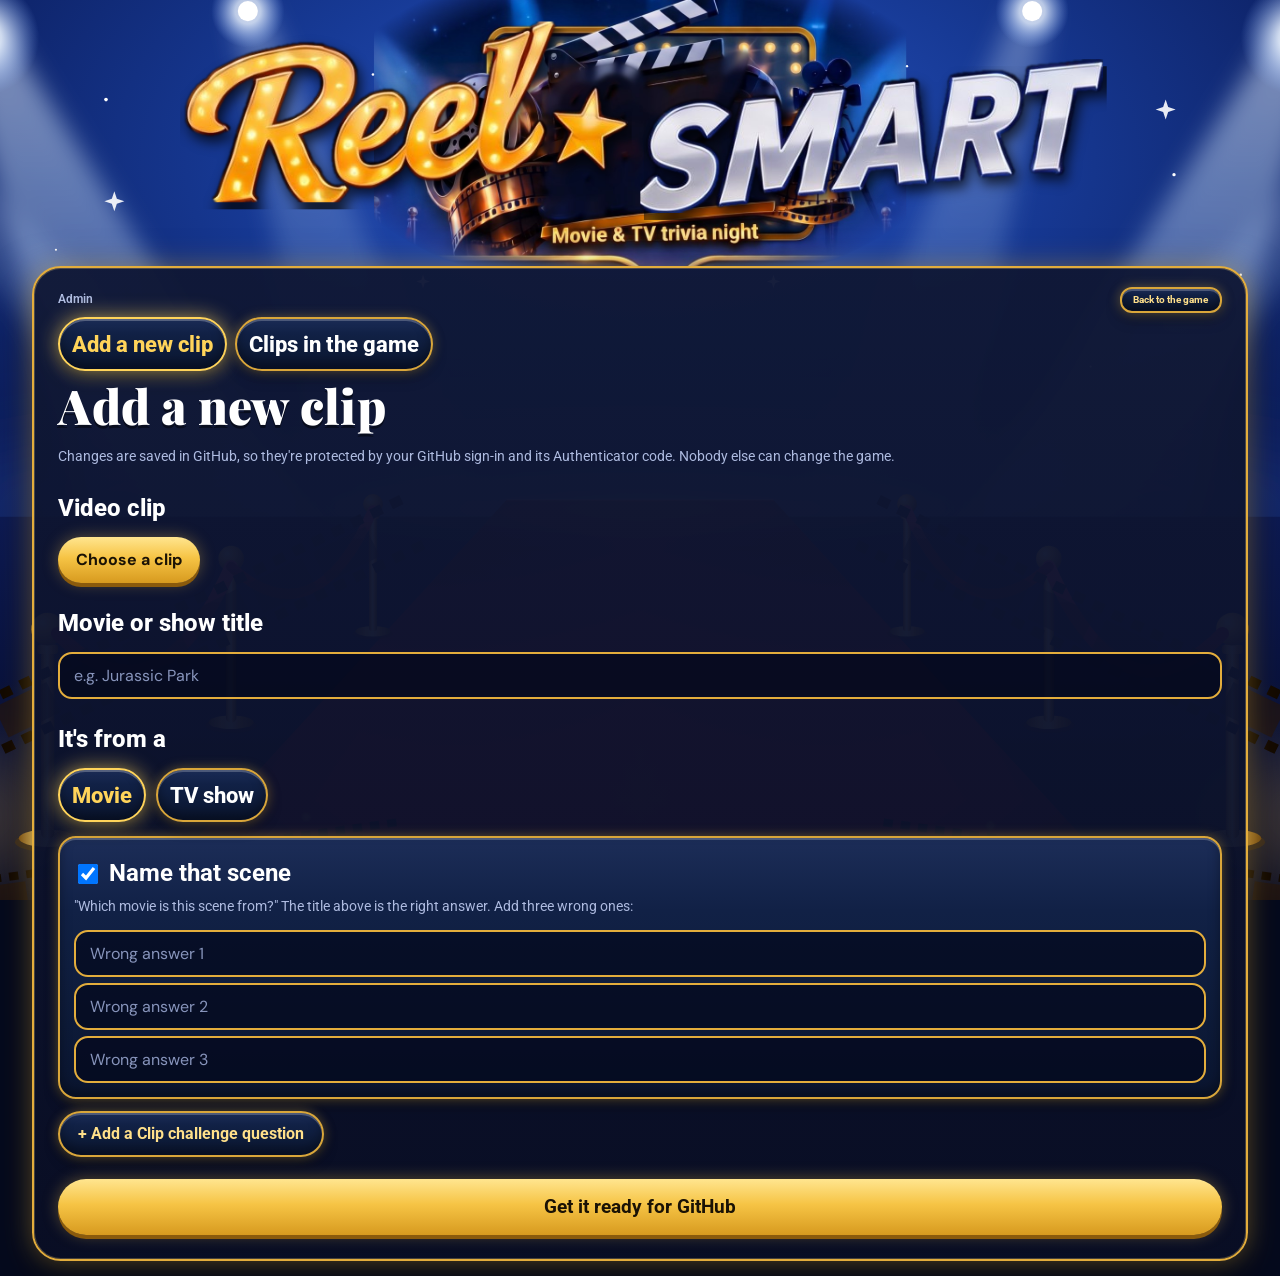
==== admin.html @ 8b60fb01 "Cache-bust CSS/JS so browsers load the latest styles Co-Authored-By: Claude Opus 5.5 <noreply@anthro" ====
<!DOCTYPE html>
<html lang="en">
<head>
<meta charset="utf-8">
<meta name="viewport" content="width=device-width, initial-scale=1">
<meta name="robots" content="noindex">
<title>Reel Smart · Admin</title>
<link rel="preconnect" href="https://fonts.googleapis.com">
<link href="https://fonts.googleapis.com/css2?family=Lobster&family=Russo+One&family=Playfair+Display:wght@800;900&family=DM+Sans:wght@400;600;800&family=Roboto:wght@400;500;700;900&display=swap" rel="stylesheet">
<style>.lg-words,.lg-art,.bg-wide{display:none}</style>
<link rel="stylesheet" href="css/style.css?v=1795416919">
</head>
<body>
<div class="bg photo" aria-hidden="true"><img class="bg-wide" src="img/background-wide.svg" alt=""><img class="bg-blur" src="img/background.jpg" alt=""><img class="bg-main" src="img/background.jpg" alt=""></div>
<div class="wrap">
 <header class="marquee"><div class="bulbs" id="bulbs"></div>
  <img class="lg-art" src="img/logo-tv.jpg?v=1795416919" alt="" aria-hidden="true"><img class="lg-words" src="img/logo-words.png?v=1795416919" alt="" aria-hidden="true">
  <h1 class="logo" aria-label="Reel Smart"><span class="lg-reel">Reel</span><span class="lg-star" aria-hidden="true">★</span><span class="lg-smart">SMART</span></h1>
  <p>Admin</p></header>
 <section class="stage">
  <div class="meta"><span>Admin</span><a class="ghost exit btnlink" href="./">Back to the game</a></div>
  <div class="tabs" id="tabPick">
   <button type="button" class="pill" data-v="add" aria-pressed="true">Add a new clip</button>
   <button type="button" class="pill" data-v="have" aria-pressed="false">Clips in the game</button>
  </div>

  <div id="tab-add">
   <h2>Add a new clip</h2>
   <p class="lockmsg">Changes are saved in GitHub, so they're protected by your GitHub sign-in and its Authenticator code. Nobody else can change the game.</p>
   <label>Video clip</label>
   <div class="row"><label class="up" style="margin:0">Choose a clip<input type="file" accept="video/*" id="aFile"></label><span id="aFileName" class="status" style="margin:0"></span></div>
   <video id="aPrev" controls playsinline class="hide" style="width:100%;max-height:260px;background:#000;border-radius:10px;margin-top:10px"></video>
   <label for="aTitle">Movie or show title</label>
   <input type="text" id="aTitle" maxlength="80" placeholder="e.g. Jurassic Park" style="width:100%">
   <label>It's from a</label>
   <div class="row" id="aKind"><button type="button" class="pill" data-v="movie" aria-pressed="true">Movie</button><button type="button" class="pill" data-v="tv" aria-pressed="false">TV show</button></div>
   <div class="rcard"><label class="check" style="margin:0"><input type="checkbox" id="aScene" checked><b>Name that scene</b></label>
    <div id="sceneFields"><div class="status" style="margin:0 0 6px">"Which movie is this scene from?" The title above is the right answer. Add three wrong ones:</div>
    <input type="text" id="dis0" maxlength="80" placeholder="Wrong answer 1"><input type="text" id="dis1" maxlength="80" placeholder="Wrong answer 2"><input type="text" id="dis2" maxlength="80" placeholder="Wrong answer 3"></div></div>
   <div id="hardCards"></div>
   <button class="ghost" id="addHard" style="margin-top:12px">+ Add a Clip challenge question</button>
   <button class="start" id="build">Get it ready for GitHub</button>
   <p class="status" id="aStatus" aria-live="polite"></p>

   <div id="steps" class="hide">
    <h3>Three steps to publish it</h3>
    <div class="rcard"><h4>1. Upload the clip</h4>
     <p style="margin:0 0 8px">Name the file <b class="secret" id="fname"></b> and drop it into the <b>clips</b> folder on GitHub.</p>
     <a class="btnlink up" id="upLink" target="_blank" rel="noopener">Open the clips upload page</a></div>
    <div class="rcard"><h4>2. Add the questions</h4>
     <p style="margin:0 0 8px">Copy this and open <b>data/custom.json</b>. If the file is just <code>[]</code>, put this between the brackets. Otherwise type a comma after the last <code>}</code> and paste this before the final <code>]</code>.</p>
     <pre class="secret" id="json" style="white-space:pre-wrap;max-height:260px;overflow:auto"></pre>
     <div class="row"><button id="copy">Copy</button><a class="btnlink up ghost" id="editLink" target="_blank" rel="noopener">Open custom.json to edit</a></div></div>
    <div class="rcard"><h4>3. Commit</h4><p style="margin:0">Click <b>Commit changes</b> on GitHub. The site updates in about a minute.</p></div>
   </div>
  </div>

  <div id="tab-have" class="hide">
   <h2>Clips in the game</h2>
   <p>Built-in questions with a clip attached, plus clips you've added. To attach a clip to another built-in question, upload it to <b>clips</b> and add a line to <b>data/clips.json</b> (or just send it to Claude).</p>
   <div id="haveList" class="alist"><p class="note">Loading…</p></div>
  </div>
 </section>
</div>
<script type="module" src="js/admin.js?v=1795416919"></script>
</body>
</html>
---- css/style.css ----
/* VOICE: party night at an old movie palace, loud but tidy
   IDEA: a cinema marquee + admission ticket; each question is a ticket stub
   PICTURE: lit marquee header, faint Hollywood-hills premiere night behind
   COLOUR and TYPE: navy, steel blue, marquee gold; Limelight + DM Sans
   LAYOUT: phone = one column; TV (16:9) = marquee strip, stage left, scoreboard right */
:root{color-scheme:light dark;
 --bg:light-dark(#22374f,#142233);--bg2:light-dark(#1b2d42,#0e1a28);
 --ink:#fff;--gold:#f2c14e;--gold2:#a8801f;--card:#a9bfd6;
 --cink:#0d1b2c;--muted:#263f5c;--line:#86a2bf;
 --ok:#2fbf71;--bad:#e5484d;
 --LA:#f2c14e;--LB:#5fa8e8;--LC:#ef7b6b;--LD:#5cc9a0}
:root[data-theme=light]{color-scheme:light}:root[data-theme=dark]{color-scheme:dark}
*{box-sizing:border-box;min-width:0}
body{margin:0;min-height:100vh;color:var(--ink);font:16px/1.55 "DM Sans",system-ui,sans-serif;overflow-x:clip;
 background:repeating-linear-gradient(90deg,var(--bg) 0 38px,var(--bg2) 38px 44px,var(--bg) 44px 82px)}
.bg{position:fixed;inset:0;z-index:0;pointer-events:none;opacity:.5}
.bg svg{width:100%;height:100%;display:block}
.beams polygon{transform-box:fill-box;transform-origin:50% 100%;animation:sweep 9s ease-in-out infinite alternate}
.beams .b2{animation-duration:11s;animation-direction:alternate-reverse}.beams .b3{animation-duration:13s}
@keyframes sweep{from{transform:rotate(-7deg)}to{transform:rotate(7deg)}}
.wrap{position:relative;z-index:1;max-width:900px;margin:0 auto;padding:clamp(16px,3vw,36px) max(4vw,14px) 48px}
.marquee{position:relative;background:linear-gradient(#1f3a5c,#0b1a2d);border:6px solid var(--gold2);border-radius:18px;
 padding:26px 20px 22px;text-align:center;box-shadow:0 14px 0 rgba(0,0,0,.25),inset 0 0 0 3px #000}
.bulbs{position:absolute;inset:6px;pointer-events:none}
.bulbs i{position:absolute;width:10px;height:10px;border-radius:50%;background:#ffe9a8;box-shadow:0 0 8px 2px #ffcf4a;opacity:.35;animation:chase 1.2s infinite}
@keyframes chase{0%,40%{opacity:1}60%,100%{opacity:.3}}
.marquee h1{font:400 clamp(36px,8vw,64px)/1.05 Limelight,serif;margin:0;color:var(--gold);text-shadow:0 0 18px rgba(245,197,66,.55),0 3px 0 #6a4a08;text-wrap:balance}
.marquee p{margin:6px 0 0;color:#cfe3f7;font-weight:600}
.stage{margin-top:22px;background:var(--card);color:var(--cink);border-radius:16px;padding:clamp(18px,3.5vw,34px);box-shadow:0 18px 40px rgba(0,0,0,.35);position:relative}
.stage::before,.stage::after{content:"";position:absolute;top:60px;width:26px;height:26px;border-radius:50%;background:var(--bg2)}
.stage::before{left:-13px}.stage::after{right:-13px}
h2{font:400 clamp(26px,4.5vw,36px)/1.1 Limelight,serif;margin:0 0 14px;text-wrap:balance}
h3{font-size:17px;margin:22px 0 4px}
label{font-weight:600;display:block;margin:14px 0 6px}
.row{display:flex;flex-wrap:wrap;gap:10px;align-items:center}
input[type=text],input[type=search]{font:16px "DM Sans",sans-serif;padding:11px 14px;border-radius:10px;border:2px solid var(--muted);background:rgba(255,255,255,.35);color:var(--cink);min-height:46px;flex:1 1 160px}
button,.up{font:700 16px "DM Sans",sans-serif;min-height:46px;padding:10px 18px;border-radius:12px;border:0;cursor:pointer;color:#142131;background:var(--gold);box-shadow:0 4px 0 var(--gold2);display:inline-flex;align-items:center;justify-content:center;gap:6px}
button:active{transform:translateY(2px);box-shadow:0 2px 0 var(--gold2)}
button:focus-visible,input:focus-visible,.up:focus-within{outline:3px solid #fff;outline-offset:2px}
button:disabled{opacity:.55;cursor:default}
.ghost{background:transparent;color:var(--cink);border:2px solid var(--muted);box-shadow:none}
.pill{background:transparent;color:var(--cink);border:2px solid var(--muted);box-shadow:none;padding:8px 14px}
.pill[aria-pressed=true]{background:#1f3a5f;color:#fff;border-color:#1f3a5f}
.modes{display:grid;grid-template-columns:repeat(2,minmax(0,1fr));gap:10px}
.mode{flex-direction:column;align-items:flex-start;text-align:left;gap:2px;background:transparent;color:var(--cink);border:2px solid var(--muted);box-shadow:none;padding:12px 16px}
.mode small{font-weight:600;font-size:13px;color:var(--muted)}
.mode[aria-pressed=true]{background:#1f3a5f;color:#fff;border-color:#1f3a5f}.mode[aria-pressed=true] small{color:#cfe3f7}
.joinbar{display:flex;flex-wrap:wrap;gap:10px;align-items:center;justify-content:space-between;background:#1f3a5f;color:#fff;border-radius:12px;padding:12px 16px;margin-bottom:18px}
.joinbar strong{font-size:17px}
.chips{display:flex;flex-wrap:wrap;gap:8px;margin-top:10px}
.chip{display:inline-flex;align-items:center;gap:8px;background:#1f3a5f;color:#fff;border-radius:999px;padding:6px 6px 6px 14px;font-weight:600}
.chip button{min-height:30px;width:30px;padding:0;border-radius:50%;background:rgba(255,255,255,.2);color:#fff;box-shadow:none}
.chip.off{opacity:.5}
.start{margin-top:22px;width:100%;font-size:19px;min-height:56px}
.note{color:var(--muted);font-size:14px;margin:14px 0 0}
.meta{display:flex;justify-content:space-between;gap:10px;flex-wrap:wrap;color:var(--muted);font-weight:600;font-size:14px;align-items:center}
.turn{font:400 22px Limelight,serif;color:#1f3a5f;margin:4px 0 2px}
.cat{display:inline-block;font-size:13px;font-weight:800;padding:3px 10px;border-radius:6px;background:var(--gold);color:#142131}
.q{font-size:clamp(20px,3.4vw,26px);font-weight:800;line-height:1.3;margin:12px 0 6px;text-wrap:balance}
.emoji{font-size:clamp(44px,10vw,72px);letter-spacing:.1em;text-align:center;margin:8px 0}
.screen{margin:12px 0;background:#000;border-radius:12px;overflow:hidden;border:4px solid #111}
.screen video{display:block;width:100%;max-height:60vh;background:#000}
.timer{height:10px;background:rgba(13,27,44,.2);border-radius:6px;overflow:hidden;margin:12px 0 16px}
.timer div{height:100%;background:var(--gold);width:100%;transition:width .1s linear}
.opts{display:grid;grid-template-columns:repeat(2,minmax(0,1fr));gap:10px}
@media(max-width:600px){.opts{grid-template-columns:minmax(0,1fr)}}
.opt{text-align:left;justify-content:flex-start;background:rgba(255,255,255,.25);color:var(--cink);border:2px solid var(--muted);box-shadow:none;gap:12px;min-height:58px}
.opt b{flex:none;width:28px;height:28px;border-radius:50%;display:grid;place-items:center;background:var(--cink);color:#fff;font-size:14px}
.opt.tile{cursor:default}.opt.tile:active{transform:none}
.opt.tile b{color:#142131}
.L0 b,.pb.L0{background:var(--LA)}.L1 b,.pb.L1{background:var(--LB)}.L2 b,.pb.L2{background:var(--LC)}.L3 b,.pb.L3{background:var(--LD)}
.opt.right{background:var(--ok);border-color:var(--ok);color:#fff}
.opt.wrong{background:var(--bad);border-color:var(--bad);color:#fff}
.opt.dim{opacity:.45}
.result{margin-top:16px;font-weight:700;min-height:1.5em}
.next{margin-top:12px}
.board{margin-top:18px;display:flex;flex-wrap:wrap;gap:8px}
.score{flex:1 1 120px;background:#7d99b7;color:#0d1b2c;border-radius:12px;padding:8px 12px;display:flex;justify-content:space-between;gap:8px;font-weight:700}
.score.on{background:var(--gold);color:#142131}
.score.off{opacity:.55}
.score .tick{font-weight:800}
.score .gain{color:#0b6b3a}
.score span:last-child{font-variant-numeric:tabular-nums;white-space:nowrap}
.podium{list-style:none;padding:0;margin:0 0 18px}
.podium li{display:flex;justify-content:space-between;gap:12px;padding:12px 0;border-bottom:1px dashed var(--muted);font-size:18px;font-weight:700}
.podium li:first-child{font-size:24px}
.podium .n{font-variant-numeric:tabular-nums;white-space:nowrap}
.clipbar{display:flex;flex-wrap:wrap;gap:10px;align-items:center;justify-content:space-between;margin-top:18px;padding-top:16px;border-top:1px dashed var(--muted)}
.status{font-size:14px;color:var(--muted);margin:6px 0 0}
.status.warn{color:#8a1c1f;font-weight:700}
.cl{display:grid;grid-template-columns:minmax(0,1fr) auto;gap:10px 14px;align-items:center;padding:12px 0;border-bottom:1px solid var(--line)}
.cl .t{font-weight:700;line-height:1.3}
.cl .s{font-size:13px;color:var(--muted)}
.cl .s.has{color:#0b6b3a;font-weight:700}
.cl .acts{display:flex;gap:8px;flex-wrap:wrap;justify-content:flex-end}
.cl .acts button,.cl .up{min-height:44px;padding:8px 14px;font-size:15px}
.up input{position:absolute;width:1px;height:1px;opacity:0;pointer-events:none}
.up{position:relative}
.cl video{grid-column:1/-1;width:100%;max-height:240px;background:#000;border-radius:10px}
@media(max-width:600px){.cl{grid-template-columns:minmax(0,1fr)}.cl .acts{justify-content:flex-start}.modes{grid-template-columns:minmax(0,1fr)}}
.exit{min-height:40px;padding:6px 14px;font-size:14px}
.codebox{text-align:center;margin:6px 0 18px}
.code{font:400 clamp(56px,10vw,120px)/1 Limelight,serif;letter-spacing:.14em;color:#1f3a5f}
.howto{font-size:clamp(16px,1.4vw,22px);font-weight:600;text-align:center;margin:6px 0 0}
.lobbylist{display:flex;flex-wrap:wrap;gap:10px;justify-content:center;min-height:52px;margin:8px 0 6px}
.lobbylist .chip{font-size:clamp(16px,1.3vw,22px);padding:8px 18px}
/* phone controller */
.me{display:flex;justify-content:space-between;gap:10px;font-weight:800;font-size:18px}
.pmsg{font-size:22px;font-weight:800;text-align:center;margin:26px 0;text-wrap:balance}
.pmsg small{display:block;font-size:15px;font-weight:600;color:var(--muted);margin-top:8px}
.pgrid2{display:grid;grid-template-columns:minmax(0,1fr);gap:12px;margin-top:14px}
.pb{min-height:76px;font-size:19px;justify-content:flex-start;text-align:left;gap:14px;color:#142131;box-shadow:0 4px 0 rgba(0,0,0,.25)}
.pb i{font-style:normal;font-family:Limelight,serif;font-size:30px;flex:none;width:34px}
.pb.pick{outline:4px solid #0d1b2c;outline-offset:2px}
.pb.faded{opacity:.35}
.big{font-size:40px;font-weight:800;text-align:center;margin:10px 0}
.check{display:inline-flex;align-items:center;gap:8px;font-weight:600;margin:0 14px 0 0;min-height:44px}
.check input{width:20px;height:20px}
textarea{font:16px "DM Sans",sans-serif;padding:11px 14px;border-radius:10px;border:2px solid var(--muted);background:rgba(255,255,255,.35);color:var(--cink);width:100%;resize:vertical}
.rcard{background:rgba(255,255,255,.3);border:2px solid var(--line);border-radius:12px;padding:14px;margin-top:14px}
.rcard h4{margin:0 0 8px;font-size:16px}
.rcard input[type=text]{width:100%;margin-top:6px}
.oprow{display:flex;gap:8px;align-items:center;margin-top:6px}.oprow input[type=radio]{width:22px;height:22px;flex:none}
.alist .cl{grid-template-columns:minmax(0,1fr) auto}
.lockmsg{font-size:14px;color:var(--muted);display:flex;gap:8px;align-items:center;margin:0 0 14px}
.btnlink{text-decoration:none;display:inline-flex;align-items:center;justify-content:center;border-radius:12px;font-weight:700}
.setupnote{background:#fff3cd;color:#3b2f00;border-radius:12px;padding:12px 16px;margin-bottom:16px;font-size:15px}
.setupnote code{background:rgba(0,0,0,.08);padding:1px 5px;border-radius:4px}
.progress{height:10px;background:rgba(13,27,44,.2);border-radius:6px;overflow:hidden;margin-top:10px}.progress div{height:100%;width:0;background:var(--gold)}
.qrbox{display:flex;flex-wrap:wrap;gap:18px;align-items:center;margin:12px 0}
.qrbox .qr{background:#fff;padding:10px;border-radius:12px;line-height:0}.qrbox .qr svg{width:180px;height:180px}
.secret{font-family:ui-monospace,Menlo,monospace;font-size:15px;word-break:break-all;background:rgba(255,255,255,.4);padding:8px 10px;border-radius:8px}
input[type=email],input[type=password]{font:16px "DM Sans",sans-serif;padding:11px 14px;border-radius:10px;border:2px solid var(--muted);background:rgba(255,255,255,.35);color:var(--cink);min-height:46px;width:100%}
.tabs{display:flex;flex-wrap:wrap;gap:8px;margin:4px 0 8px}
.hide{display:none!important}
/* TV: wide 16:9 screens */
@media (min-width:1200px) and (min-aspect-ratio:3/2){
 .wrap{max-width:min(96vw,1840px);display:grid;grid-template-columns:minmax(0,1fr) clamp(240px,17vw,340px);grid-template-areas:"mq mq" "st bd";column-gap:24px;align-items:start;padding-top:18px}
 .marquee{grid-area:mq}.stage{grid-area:st}.board{grid-area:bd;flex-direction:column;margin-top:22px}
 body.ingame .marquee{padding:24px 40px}body.ingame .marquee h1{font-size:clamp(30px,2.4vw,46px)}body.ingame .marquee p{display:none}
 .pgrid{display:grid;grid-template-columns:minmax(0,1.55fr) minmax(0,1fr);gap:clamp(20px,2vw,40px);align-items:start}
 .q{font-size:clamp(28px,2.2vw,46px)}.turn{font-size:clamp(24px,1.7vw,34px)}.cat{font-size:clamp(14px,.9vw,19px)}
 .meta{font-size:clamp(14px,.9vw,19px)}
 .opts{grid-template-columns:minmax(0,1fr)}
 .opt{font-size:clamp(18px,1.35vw,28px);min-height:clamp(58px,7vh,96px)}
 .opt b{width:clamp(28px,2.1vw,44px);height:clamp(28px,2.1vw,44px);font-size:clamp(14px,1vw,20px)}
 .screen{margin-top:0}.screen video{max-height:calc(100vh - 260px)}
 .emoji{font-size:clamp(72px,8vw,150px)}
 .result{font-size:clamp(18px,1.3vw,28px)}
 .score{flex:none;font-size:clamp(16px,1.15vw,24px);padding:10px 14px}
 .timer{height:14px}
}
@media(prefers-reduced-motion:reduce){.bulbs i{animation:none;opacity:.9}.timer div{transition:none}.beams polygon{animation:none}}

/* ================= THEME: Hollywood premiere (navy + gold) ================= */
:root{--bg:#060c26;--bg2:#050a1e;--card:rgba(8,16,48,.9);--cink:#fff;--muted:#aebbe0;--line:rgba(240,190,80,.28);
 --gold:#f6c445;--gold2:#a87411;--goldline:#e3ad3c;--ok:#22b365;--bad:#d9434b}
body{background:#050a1e;color:#fff}
.bg{opacity:1}
.beams polygon{animation-duration:12s}
/* logo */
.marquee{background:none;border:0;box-shadow:none;padding:6px 10px 4px;position:relative;overflow:visible}
.bulbs{display:none}
.logo{margin:0;display:inline-grid;grid-template-columns:auto auto;grid-template-areas:"reel star" "smart smart";justify-items:center;align-items:end;line-height:.9;position:relative;z-index:1;filter:drop-shadow(0 6px 14px rgba(0,0,0,.55))}
.lg-reel{grid-area:reel;font:400 clamp(60px,15vw,118px)/.95 Lobster,"Brush Script MT",cursive;background:linear-gradient(180deg,#fff6c7 0%,#ffd45a 38%,#e39a1e 62%,#ffcf4d 100%);-webkit-background-clip:text;background-clip:text;color:transparent;-webkit-text-stroke:2px #7a4708;padding:0 .08em;transform:rotate(-6deg)}
.lg-star{grid-area:star;font-size:clamp(28px,6vw,48px);color:#ffd45a;align-self:start;margin-left:-.35em;text-shadow:0 0 14px rgba(255,212,90,.9)}
.lg-smart{grid-area:smart;font:400 clamp(52px,13vw,104px)/.9 "Russo One","Arial Black",sans-serif;letter-spacing:.02em;font-style:italic;transform:skewX(-8deg);margin-top:-.08em;background:linear-gradient(180deg,#ffffff 0%,#e9edf6 40%,#9aa6bd 55%,#f4f6fb 75%,#b9c2d4 100%);-webkit-background-clip:text;background-clip:text;color:transparent;-webkit-text-stroke:2px #14214d;padding:0 .1em .06em;border-bottom:6px solid transparent;border-image:linear-gradient(90deg,transparent,#f6c445 12%,#ffe08a 50%,#f6c445 88%,transparent) 1}
.marquee p{margin:8px 0 0;color:#dfe7ff;font-weight:600;letter-spacing:.02em;position:relative;z-index:1}
.lg-reelart{position:absolute;left:max(0px,calc(50% - 320px));top:20px;width:clamp(70px,16vw,130px);opacity:.95;filter:drop-shadow(0 6px 12px rgba(0,0,0,.6))}
.lg-clap{position:absolute;left:50%;top:-6px;width:clamp(90px,20vw,150px);transform:translateX(-62%);opacity:.9;filter:drop-shadow(0 6px 12px rgba(0,0,0,.6))}
@media(max-width:520px){.lg-reelart{left:-6px;top:30px}}
body.ingame .lg-reelart,body.ingame .lg-clap,body.ingame .marquee p{display:none}
body.ingame .lg-reel{font-size:clamp(40px,8vw,64px)}body.ingame .lg-smart{font-size:clamp(34px,7vw,56px)}body.ingame .lg-star{font-size:28px}
/* panels */
.stage{background:linear-gradient(180deg,rgba(12,24,66,.94),rgba(5,11,34,.94));border:2.5px solid var(--goldline);border-radius:28px;color:#fff;
 box-shadow:0 0 0 1px rgba(255,220,130,.25) inset,0 0 26px rgba(246,196,69,.35),0 22px 50px rgba(0,0,0,.55)}
.stage::before,.stage::after{display:none}
h2{color:#fff}h3{color:#ffe08a}
label{color:#e8eeff}
.note,.status,.meta{color:var(--muted)}
.status.warn{color:#ff9a9a}
/* question number pill */
#qnum{display:inline-block;color:#ffd45a;font-weight:800;font-size:clamp(15px,1.3vw,24px);padding:6px 18px;border:2px solid var(--goldline);border-radius:999px;background:linear-gradient(180deg,#121f4d,#070d2a);box-shadow:0 0 14px rgba(246,196,69,.35)}
.turn{color:#ffd45a;font-family:Lobster,cursive}
.cat{background:linear-gradient(180deg,#ffe08a,#e6a52a);color:#1a1205}
.q{color:#fff;text-shadow:0 2px 0 rgba(0,0,0,.35)}
/* buttons */
button,.up{color:#1a1205;background:linear-gradient(180deg,#ffe58f 0%,#f6c445 45%,#d79a1f 100%);box-shadow:0 4px 0 #8a5a0c,0 0 16px rgba(246,196,69,.35);border-radius:999px}
button:active{box-shadow:0 2px 0 #8a5a0c}
.ghost,.pill,.mode{background:rgba(6,12,38,.6);color:#ffe08a;border:2px solid var(--goldline);box-shadow:none}
.pill[aria-pressed=true],.mode[aria-pressed=true]{background:linear-gradient(180deg,#ffe58f,#e6a52a);color:#1a1205;border-color:#ffd45a}
.mode{border-radius:18px}.mode small{color:var(--muted)}.mode[aria-pressed=true] small{color:#4a3209}
button:focus-visible,input:focus-visible,.up:focus-within,a:focus-visible{outline:3px solid #9fd0ff;outline-offset:3px}
a{color:#ffd45a}
input[type=text],input[type=search],input[type=email],input[type=password],textarea{background:rgba(3,8,28,.7);color:#fff;border:2px solid var(--goldline);border-radius:14px}
input::placeholder,textarea::placeholder{color:#8794bb}
.joinbar{background:linear-gradient(180deg,rgba(28,48,120,.6),rgba(10,20,60,.6));border:2px solid var(--goldline);border-radius:20px;color:#fff}
.chip{background:rgba(6,12,38,.85);border:2px solid var(--goldline);color:#fff}
.chip button{background:rgba(255,255,255,.15);color:#fff;box-shadow:none}
/* answers (TV + one screen) */
.opt{background:linear-gradient(180deg,#132563 0%,#0a1440 55%,#070e30 100%);color:#fff;border:2.5px solid var(--goldline);border-radius:999px;box-shadow:0 0 12px rgba(246,196,69,.25),inset 0 1px 0 rgba(255,255,255,.15);font-weight:800;padding-left:10px}
.opt b,.opt.tile b{background:radial-gradient(circle at 50% 35%,#1a2a66,#060c2a);color:#ffd45a;border:2.5px solid #ffd45a;box-shadow:0 0 10px rgba(255,212,90,.5);font-size:1.05em}
.opt span{flex:1;text-align:left}
.opt:hover:not(:disabled):not(.tile){border-color:#ffe08a;box-shadow:0 0 20px rgba(246,196,69,.55)}
.opt.right{background:linear-gradient(180deg,#2bd27a,#13894a);border-color:#9dffc8;color:#fff}
.opt.wrong{background:linear-gradient(180deg,#ec5a62,#a3232b);border-color:#ffb3b7;color:#fff}
.opt.right b,.opt.wrong b{background:rgba(0,0,0,.25);color:#fff;border-color:#fff}
.timer{background:rgba(255,255,255,.12);border:1px solid rgba(246,196,69,.35)}
.timer div{background:linear-gradient(90deg,#ffe58f,#f6c445,#d79a1f)}
.result{color:#fff}
.screen{border:3px solid var(--goldline);border-radius:18px;box-shadow:0 0 22px rgba(246,196,69,.35)}
/* scoreboard */
.score{background:linear-gradient(180deg,rgba(18,34,90,.92),rgba(6,12,38,.92));color:#fff;border:2px solid var(--goldline);border-radius:999px;padding:8px 16px}
.score.on{background:linear-gradient(180deg,#ffe58f,#e6a52a);color:#1a1205}
.score .gain{color:#5ff0a4}
/* lobby + end */
.code{color:#ffd45a;text-shadow:0 0 22px rgba(255,212,90,.55);font-family:"Russo One",sans-serif;letter-spacing:.18em}
.howto{color:#e8eeff}
.podium li{border-bottom-color:rgba(246,196,69,.35);color:#fff}
.podium li:first-child{color:#ffd45a}
#winner{font-family:Lobster,cursive;color:#ffd45a;font-size:clamp(36px,5vw,64px)}
/* phone controller */
.pb,.pb.L0,.pb.L1,.pb.L2,.pb.L3{background:linear-gradient(180deg,#132563 0%,#0a1440 55%,#070e30 100%);color:#fff;border:2.5px solid var(--goldline);border-radius:999px;box-shadow:0 0 14px rgba(246,196,69,.3);min-height:78px;font-weight:800}
.pb i{width:46px;height:46px;flex:none;border-radius:50%;display:grid;place-items:center;font:400 26px "Russo One",sans-serif;color:#ffd45a;border:2.5px solid #ffd45a;background:radial-gradient(circle at 50% 35%,#1a2a66,#060c2a);box-shadow:0 0 10px rgba(255,212,90,.5)}
.pb.pick{outline:none;border-color:#fff;box-shadow:0 0 0 3px #ffd45a,0 0 24px rgba(255,212,90,.8)}
.me{color:#fff}.pmsg{color:#fff}.big{color:#ffd45a;font-family:Lobster,cursive;font-size:48px}
/* admin bits */
.rcard{background:rgba(255,255,255,.05);border:2px solid var(--line);border-radius:18px}
.secret{background:rgba(255,255,255,.08);color:#fff}
.cl{border-bottom-color:var(--line)}.cl .s.has{color:#5ff0a4}
.lockmsg{color:var(--muted)}
/* TV sizing for the new look */
@media (min-width:1200px) and (min-aspect-ratio:3/2){
 .marquee{padding:0}
 body.ingame .lg-reel{font-size:clamp(44px,3.4vw,72px)}body.ingame .lg-smart{font-size:clamp(38px,2.9vw,62px)}
 .opt{min-height:clamp(64px,8vh,104px)}
 .score{border-radius:18px}
}
.marquee h1.logo{text-shadow:none;color:inherit;font:inherit}
.logo span{text-shadow:none}
.lg-star{text-shadow:0 0 14px rgba(255,212,90,.9)}
.lg-smart{-webkit-text-stroke:2.5px #0d1a45;filter:drop-shadow(0 3px 0 #0b1236)}
.lg-reel{filter:drop-shadow(0 3px 0 #5a3205)}
.lg-clap{top:-30px;transform:translateX(-70%) rotate(-6deg);z-index:0}
@media(max-width:700px){.lg-clap{display:none}}
h2{font:400 clamp(24px,4vw,34px)/1.15 "Russo One","Arial Black",sans-serif;letter-spacing:.01em}
@media (min-width:1200px) and (min-aspect-ratio:3/2){
 #setup,#lobby,#join,#phone{grid-column:1/-1;width:100%;max-width:1280px;justify-self:center}
}

/* ===== Exact background artwork (img/background.jpg) ===== */
.bg.photo{position:fixed;inset:0;z-index:0;background:#060b25;overflow:hidden;opacity:1}
.bg.photo img{position:absolute;inset:0;width:100%;height:100%;display:block}
.bg-main{object-fit:cover;object-position:50% 0}
.bg-blur{display:none}
/* The logo is part of the artwork: keep the text for screen readers, leave room for the art. */
.marquee{height:max(55.3vw,31.1vh);padding:0;margin:0}
.marquee .logo,.marquee p{position:absolute;width:1px;height:1px;overflow:hidden;clip:rect(0 0 0 0);white-space:nowrap}
.wrap{padding-top:0}
.stage{margin-top:0}
/* Landscape screens (laptops, TVs): whole artwork centred, the same image blurred behind to fill the sides. */
@media (min-aspect-ratio:941/1672){
 .bg-main{object-fit:contain;object-position:50% 0}
 .bg-blur{display:block;object-fit:cover;filter:blur(30px) brightness(.65) saturate(1.2);transform:scale(1.12)}
 .marquee{height:31.1vh}
}
@media (min-width:1200px) and (min-aspect-ratio:3/2){
 .wrap{grid-template-areas:"mq mq" "st bd";padding-top:0}
 .screen video{max-height:calc(69vh - 170px)}
 .opt{min-height:clamp(56px,6.4vh,92px)}
 .board{margin-top:0}
}
@media (min-aspect-ratio:941/1672){
 .bg-main{-webkit-mask-image:linear-gradient(90deg,transparent 0,#000 14%,#000 86%,transparent 100%);mask-image:linear-gradient(90deg,transparent 0,#000 14%,#000 86%,transparent 100%)}
 .bg-blur{filter:blur(34px) brightness(.5) saturate(1.15)}
}
@media (min-width:1200px) and (min-aspect-ratio:3/2){.screen video{max-height:calc(69vh - 200px)}}
@media (min-aspect-ratio:941/1672){
 .bg.photo .bg-main{left:50%;width:calc(100vh * 941 / 1672);transform:translateX(-50%);object-fit:cover;object-position:50% 0;
  -webkit-mask-image:linear-gradient(90deg,transparent 0,#000 18%,#000 82%,transparent 100%);mask-image:linear-gradient(90deg,transparent 0,#000 18%,#000 82%,transparent 100%)}
}

/* ===== Style pass: glossy navy + gold (home mockup) ===== */
.marquee{height:max(59.4vw,33.4vh)}
@media (min-aspect-ratio:941/1672){.marquee{height:33.4vh}}
.stage{border-radius:34px;border-width:3px;padding:clamp(18px,4vw,36px);background:linear-gradient(180deg,rgba(13,25,70,.95),rgba(6,12,38,.96))}
/* glossy surface shared by cards, pills and answers */
.joinbar,.mode,.pill,.ghost,.opt,.pb,.score,.chip,.rcard{background:linear-gradient(180deg,#1d3584 0%,#10215d 38%,#0a1544 62%,#070f33 100%);border:2.5px solid #d9a63a;
 box-shadow:inset 0 2px 0 rgba(255,255,255,.22),inset 0 -6px 12px rgba(0,0,0,.35),0 0 12px rgba(246,196,69,.35),0 6px 14px rgba(0,0,0,.35)}
/* join card: centred like the mockup */
.joinbar{flex-direction:column;align-items:center;text-align:center;gap:14px;padding:clamp(18px,4vw,26px);border-radius:28px;margin-bottom:22px}
.joinbar strong{font-size:clamp(22px,5.4vw,30px);font-weight:800;color:#fff}
.joinbar button{min-width:min(100%,280px);min-height:58px;font-size:clamp(20px,4.8vw,26px);font-weight:800}
.jsub{font-size:14px;color:#dbe3ff}
/* serif headline */
h2,#setup h2{font:900 clamp(32px,7.6vw,48px)/1.1 "Playfair Display",Georgia,serif;color:#fff;text-shadow:0 3px 0 rgba(0,0,0,.45);letter-spacing:.005em}
/* mode cards */
.modes{grid-template-columns:minmax(0,1fr);gap:16px}
.mode{border-radius:30px;padding:16px 26px;gap:4px;color:#fff;min-height:auto}
.mode,.mode[aria-pressed=true]{background:linear-gradient(180deg,#1d3584 0%,#10215d 38%,#0a1544 62%,#070f33 100%)}
.mode{font-size:clamp(22px,5.2vw,30px);font-weight:800}
.mode small{font-size:clamp(15px,3.8vw,19px);font-weight:500;color:#e6ecff}
.mode[aria-pressed=true]{color:#ffd45a;border-color:#ffd45a;box-shadow:inset 0 2px 0 rgba(255,255,255,.25),inset 0 -6px 12px rgba(0,0,0,.35),0 0 22px rgba(255,212,90,.65),0 6px 14px rgba(0,0,0,.35)}
.mode[aria-pressed=true] small{color:#ffe7a6}
/* pills: category grid + question count */
label{font-size:clamp(18px,4.4vw,24px);font-weight:800;color:#fff;margin:22px 0 10px}
#catPick{display:grid;grid-template-columns:repeat(2,minmax(0,1fr));gap:12px}
.pill{color:#fff;border-radius:999px;min-height:54px;font-size:clamp(16px,4.2vw,22px);font-weight:800;justify-content:center;text-align:center;padding:8px 12px}
.pill[aria-pressed=true]{background:linear-gradient(180deg,#1d3584 0%,#10215d 38%,#0a1544 62%,#070f33 100%);color:#ffd45a;border-color:#ffd45a;
 box-shadow:inset 0 2px 0 rgba(255,255,255,.25),inset 0 -6px 12px rgba(0,0,0,.35),0 0 20px rgba(255,212,90,.65),0 6px 14px rgba(0,0,0,.35)}
#lenPick{display:grid;grid-template-columns:repeat(3,minmax(0,1fr));gap:12px}
.ghost{color:#ffe08a}
.exit{min-height:40px;font-size:15px}
/* answers keep their glossy look; letters stay gold-ringed */
.opt{background:linear-gradient(180deg,#1d3584 0%,#10215d 38%,#0a1544 62%,#070f33 100%)}
.opt.right{background:linear-gradient(180deg,#36de88,#13894a)}.opt.wrong{background:linear-gradient(180deg,#f0656c,#a3232b)}
.score.on{background:linear-gradient(180deg,#ffe58f,#e6a52a);color:#1a1205}
@media (min-width:900px){#catPick{grid-template-columns:repeat(3,minmax(0,1fr))}.modes{grid-template-columns:repeat(2,minmax(0,1fr))}}

/* ===== Match the home mockup exactly ===== */
body,button,input,textarea{font-family:Roboto,"DM Sans",system-ui,sans-serif}
.wrap{padding-left:max(5.5vw,16px);padding-right:max(5.5vw,16px)}
#setup.stage{padding:clamp(20px,6vw,40px) clamp(18px,6.5vw,42px) clamp(22px,6vw,40px);border-radius:clamp(28px,8vw,48px);border:3px solid #e2ad42;
 background:linear-gradient(180deg,rgba(10,20,58,.97) 0%,rgba(7,14,44,.97) 100%);box-shadow:0 0 0 1px rgba(255,226,150,.3) inset,0 0 30px rgba(246,196,69,.55),0 24px 50px rgba(0,0,0,.6)}
/* join card */
#setup .joinbar{border-radius:clamp(24px,7vw,40px);padding:clamp(18px,5vw,30px) 16px clamp(14px,4vw,22px);gap:clamp(12px,3.4vw,18px);margin-bottom:clamp(14px,4vw,24px)}
#setup .joinbar strong{font:700 clamp(22px,6vw,34px)/1.15 Roboto,sans-serif}
#setup .joinbar button{min-width:0;width:min(62%,340px);min-height:clamp(54px,14vw,72px);font:700 clamp(21px,5.8vw,32px)/1 Roboto,sans-serif;border-radius:22px;
 background:linear-gradient(180deg,#fff0a8 0%,#ffd45a 30%,#f3b632 62%,#e9a628 100%);box-shadow:inset 0 2px 0 rgba(255,255,255,.7),0 5px 0 #a8700f,0 0 22px rgba(255,200,70,.65)}
.jsub{font:400 clamp(12px,3.3vw,16px)/1.35 Roboto,sans-serif;color:#eef2ff}
/* heading */
#setup h2{font:900 clamp(34px,9.4vw,58px)/1.05 "Playfair Display",Georgia,serif;margin:0 0 clamp(12px,3.4vw,20px);text-shadow:0 3px 0 rgba(0,0,0,.5)}
/* mode cards: white titles like the mockup; the chosen one glows brighter */
#setup .modes{gap:clamp(14px,4vw,22px)}
#setup .mode{border-radius:clamp(26px,8vw,46px);padding:clamp(14px,3.6vw,22px) clamp(20px,5.8vw,36px);color:#fff;font:700 clamp(24px,6.6vw,38px)/1.15 Roboto,sans-serif}
#setup .mode small{font:400 clamp(16px,4.6vw,24px)/1.25 Roboto,sans-serif;color:#fff;margin-top:4px}
#setup .mode[aria-pressed=true]{color:#fff;border-color:#ffd45a;box-shadow:inset 0 2px 0 rgba(255,255,255,.25),inset 0 -6px 12px rgba(0,0,0,.35),0 0 26px rgba(255,212,90,.8),0 6px 14px rgba(0,0,0,.35)}
#setup .mode[aria-pressed=true] small{color:#fff}
/* labels + pills */
#setup label{font:700 clamp(20px,5.6vw,30px)/1.2 Roboto,sans-serif;margin:clamp(16px,4.6vw,26px) 0 clamp(10px,3vw,14px)}
#setup #catPick,#setup #lenPick{gap:clamp(10px,3vw,16px) clamp(12px,3.4vw,18px)}
#setup .pill{min-height:clamp(50px,13.5vw,70px);font:700 clamp(17px,4.9vw,27px)/1.1 Roboto,sans-serif;letter-spacing:-.01em;border-radius:999px;color:#fff}
#setup .pill[aria-pressed=true]{color:#ffd45a}
#setup #catPick .pill[data-v=hard]{font-size:clamp(14px,3.9vw,22px)}
#setup .start{border-radius:22px;font:700 clamp(20px,5.4vw,28px)/1 Roboto,sans-serif;min-height:clamp(56px,14vw,72px);
 background:linear-gradient(180deg,#fff0a8 0%,#ffd45a 30%,#f3b632 62%,#e9a628 100%);box-shadow:inset 0 2px 0 rgba(255,255,255,.7),0 5px 0 #a8700f,0 0 22px rgba(255,200,70,.6)}
@media (min-width:900px){#setup #catPick{grid-template-columns:repeat(3,minmax(0,1fr))}#setup .pill,#setup #catPick .pill[data-v=hard]{font-size:20px;min-height:58px}
 #setup .mode{font-size:28px}#setup .mode small{font-size:18px}#setup label{font-size:24px}#setup h2{font-size:48px}#setup .joinbar strong{font-size:28px}#setup .joinbar button{font-size:24px;width:320px;min-height:62px}.jsub{font-size:15px}}

/* ===== Proportions taken from the mockup (1449px wide → scaled to screen width) ===== */
@media (max-aspect-ratio:941/1672){
 .bg.photo .bg-main{height:auto;bottom:auto;object-fit:fill}
 .bg.photo .bg-blur{display:block;object-fit:cover;filter:blur(28px) brightness(.55);transform:scale(1.1)}
 .marquee{height:59.4vw}
}
.wrap{padding-left:min(6.3vw,60px);padding-right:min(6.3vw,60px)}
#setup.stage{padding:min(6.6vw,40px) min(6.6vw,42px) min(6vw,40px);border-radius:min(7vw,48px)}
#setup .joinbar{border-radius:min(6vw,40px);padding:min(4.4vw,30px) 12px min(3.6vw,22px);gap:min(3vw,18px);margin-bottom:min(3.6vw,24px)}
#setup .joinbar strong{font-size:min(5vw,30px)}
#setup .joinbar button{width:auto;padding:0 min(6.4vw,40px);min-height:min(9.4vw,62px);font-size:min(4.7vw,26px);border-radius:min(4vw,22px)}
.jsub{font-size:max(11px,min(2.6vw,15px))}
#setup h2{font-size:min(7.6vw,48px);margin:0 0 min(2.6vw,18px)}
#setup .modes{gap:min(3.2vw,20px)}
#setup .mode{border-radius:min(6.6vw,44px);padding:min(3vw,20px) min(5.4vw,34px);font-size:min(5vw,28px)}
#setup .mode small{font-size:min(3.6vw,19px);margin-top:2px}
#setup label{font-size:min(4.6vw,24px);margin:min(3.6vw,24px) 0 min(2.2vw,12px)}
#setup #catPick,#setup #lenPick{gap:min(2.6vw,14px) min(3.6vw,18px)}
#setup .pill{min-height:min(8.6vw,58px);font-size:min(4.3vw,20px);padding:4px 8px}
#setup #catPick .pill[data-v=hard]{font-size:min(3.3vw,18px)}
#setup .start{font-size:min(4.8vw,24px);min-height:min(11vw,62px);border-radius:min(4vw,22px)}
#setup .note,#setup .status{font-size:max(12px,min(3vw,15px))}
#setup.stage{padding:min(6vw,40px) min(6.8vw,42px) min(5.6vw,40px)}
#setup .joinbar{padding:min(3vw,26px) 10px min(2.4vw,18px);gap:min(2vw,14px);margin-bottom:min(2.2vw,20px)}
#setup .joinbar strong{font-size:min(4.4vw,28px)}
#setup .joinbar button{min-height:min(8.6vw,58px);font-size:min(4.4vw,24px)}
.jsub{font-size:max(10px,min(2.4vw,14px))}
#setup h2{font-size:min(7.4vw,46px);margin:0 0 min(1.8vw,14px)}
#setup .modes{gap:min(2.4vw,18px)}
#setup .mode{padding:min(2vw,16px) min(5vw,32px);font-size:min(4.5vw,26px);gap:1px}
#setup .mode small{font-size:min(3.25vw,18px);line-height:1.2}
#setup label{font-size:min(4.2vw,22px);margin:min(2.6vw,20px) 0 min(1.8vw,10px)}
#setup #catPick,#setup #lenPick{gap:min(2.2vw,12px) min(2.2vw,14px)}
#setup .pill{min-height:min(8vw,54px);font-size:min(3.75vw,20px);padding:2px 6px;white-space:nowrap}
#setup #catPick .pill[data-v=hard]{font-size:min(2.9vw,17px)}
@media (min-width:900px){#setup #catPick .pill[data-v=hard]{font-size:min(3.75vw,20px)}}

/* ===== TV / landscape scaling: everything sized from the screen height so 720p, 1080p and 4K look identical ===== */
@media (min-aspect-ratio:4/3) and (min-width:900px){
 :root{--u:min(1vh,.5625vw)}
 .wrap{max-width:none;width:min(94vw,calc(var(--u)*168));padding:0 0 calc(var(--u)*2);column-gap:calc(var(--u)*2.4);
  grid-template-columns:minmax(0,1fr) calc(var(--u)*30)}
 .marquee{height:calc(var(--u)*33.4)}
 .stage,#setup.stage{border-radius:calc(var(--u)*4);border-width:calc(var(--u)*.3);padding:calc(var(--u)*2.6) calc(var(--u)*3.4)}
 /* setup: two columns so it fits on one screen */
 #setup,#lobby,#join,#phone{max-width:calc(var(--u)*150)}
 #setup .joinbar{flex-direction:row;justify-content:center;flex-wrap:wrap;gap:calc(var(--u)*.6) calc(var(--u)*3);padding:calc(var(--u)*1.4) calc(var(--u)*3);border-radius:calc(var(--u)*3);margin-bottom:calc(var(--u)*1.6)}
 #setup .joinbar strong{font-size:calc(var(--u)*2.6)}
 #setup .joinbar button{order:3;min-height:calc(var(--u)*5);font-size:calc(var(--u)*2.3);padding:0 calc(var(--u)*3);border-radius:calc(var(--u)*2.2)}
 #setup .joinbar .jsub{order:2;font-size:calc(var(--u)*1.45)}#setup .joinbar .jsub br{display:none}
 #setup h2{font-size:calc(var(--u)*4.4);margin:0 0 calc(var(--u)*1.2)}
 .setgrid{display:grid;grid-template-columns:minmax(0,.9fr) minmax(0,1.3fr);gap:calc(var(--u)*3);align-items:start}
 #setup .modes{grid-template-columns:minmax(0,1fr);gap:calc(var(--u)*1.4)}
 #setup .mode{border-radius:calc(var(--u)*3);padding:calc(var(--u)*1.3) calc(var(--u)*2.6);font-size:calc(var(--u)*2.6)}
 #setup .mode small{font-size:calc(var(--u)*1.6)}
 #setup .setB label:first-child{margin-top:0}
 #setup label{font-size:calc(var(--u)*2.1);margin:calc(var(--u)*1.6) 0 calc(var(--u)*.9)}
 #setup #catPick{grid-template-columns:repeat(3,minmax(0,1fr))}
 #setup #catPick,#setup #lenPick{gap:calc(var(--u)*1) calc(var(--u)*1.2)}
 #setup .pill,#setup #catPick .pill[data-v=hard]{min-height:calc(var(--u)*4.8);font-size:calc(var(--u)*1.75)}
 #setup .start{min-height:calc(var(--u)*5.6);font-size:calc(var(--u)*2.3);margin-top:calc(var(--u)*1.8);border-radius:calc(var(--u)*2.2)}
 #setup .status,#setup .note{font-size:calc(var(--u)*1.35);margin-top:calc(var(--u)*.8)}
 #setup .exit,.exit{min-height:calc(var(--u)*3.6);font-size:calc(var(--u)*1.4);padding:0 calc(var(--u)*1.6)}
 #setup .row:last-child{margin-top:calc(var(--u)*.4)}
 .chip{font-size:calc(var(--u)*1.8)}
 #localPlayers input{min-height:calc(var(--u)*4.6);font-size:calc(var(--u)*1.7)}
 /* lobby */
 .code{font-size:calc(var(--u)*12)}
 .howto{font-size:calc(var(--u)*2.3)}
 .lobbylist .chip{font-size:calc(var(--u)*2.3);padding:calc(var(--u)*.8) calc(var(--u)*2)}
 #lobby .status,#lobby .note{font-size:calc(var(--u)*1.6)}
 #lobby .start{min-height:calc(var(--u)*6);font-size:calc(var(--u)*2.4);border-radius:calc(var(--u)*2.2)}
 .meta{font-size:calc(var(--u)*1.6)}
 /* in game: smaller artwork so clips get the room */
 body.ingame .marquee{height:calc(var(--u)*20)}
 body.ingame .bg.photo .bg-main{height:60vh;width:calc(60vh * 941 / 1672);
  -webkit-mask-image:radial-gradient(ellipse 62% 70% at 50% 34%,#000 62%,transparent 100%);mask-image:radial-gradient(ellipse 62% 70% at 50% 34%,#000 62%,transparent 100%)}
 #play.stage{padding:calc(var(--u)*2.2) calc(var(--u)*3)}
 .pgrid{grid-template-columns:minmax(0,1.6fr) minmax(0,1fr);gap:calc(var(--u)*3)}
 #qnum{font-size:calc(var(--u)*2);padding:calc(var(--u)*.5) calc(var(--u)*1.8);border-width:calc(var(--u)*.2)}
 .turn{font-size:calc(var(--u)*3.2);margin:calc(var(--u)*.6) 0 calc(var(--u)*.2)}
 .cat{font-size:calc(var(--u)*1.5);padding:calc(var(--u)*.3) calc(var(--u)*1)}
 .q{font-size:calc(var(--u)*4.2);margin:calc(var(--u)*1) 0}
 .emoji{font-size:calc(var(--u)*13)}
 .screen{margin:calc(var(--u)*.6) 0 0;border-radius:calc(var(--u)*1.8)}
 .screen video{max-height:calc(var(--u)*46)}
 .timer{height:calc(var(--u)*1.2);margin:0 0 calc(var(--u)*1.6)}
 .opts{gap:calc(var(--u)*1.3)}
 .opt{min-height:calc(var(--u)*7.6);font-size:calc(var(--u)*2.6);gap:calc(var(--u)*1.4);border-width:calc(var(--u)*.25)}
 .opt b{width:calc(var(--u)*5);height:calc(var(--u)*5);font-size:calc(var(--u)*2.4);border-width:calc(var(--u)*.25)}
 .result{font-size:calc(var(--u)*2.4);margin-top:calc(var(--u)*1.6)}
 #revealBtn,.next{min-height:calc(var(--u)*5.4);font-size:calc(var(--u)*2.2);padding:0 calc(var(--u)*2.6)}
 .board{gap:calc(var(--u)*1);margin-top:calc(var(--u)*0)}
 .score{font-size:calc(var(--u)*2.2);padding:calc(var(--u)*1.1) calc(var(--u)*1.8);border-radius:calc(var(--u)*2.4);border-width:calc(var(--u)*.2)}
 /* end */
 #winner{font-size:calc(var(--u)*6.4)}
 .podium li{font-size:calc(var(--u)*2.6);padding:calc(var(--u)*1.1) 0}.podium li:first-child{font-size:calc(var(--u)*3.4)}
 #end .row button{min-height:calc(var(--u)*5.4);font-size:calc(var(--u)*2.2);padding:0 calc(var(--u)*3)}
}

/* ===== Widescreen scene for TVs/laptops: full-width background + the sign artwork on top ===== */
.bg-wide,.lg-art{display:none}
@media (min-aspect-ratio:4/3) and (min-width:900px){
 .bg.photo .bg-main,.bg.photo .bg-blur{display:none}
 .bg.photo .bg-wide{display:block;object-fit:cover;object-position:50% 50%}
 .marquee{position:relative}
 .lg-art{display:block;position:absolute;left:50%;top:0;height:100%;width:auto;transform:translateX(-50%);
  -webkit-mask-image:radial-gradient(ellipse 50% 56% at 50% 46%,#000 70%,transparent 100%);mask-image:radial-gradient(ellipse 50% 56% at 50% 46%,#000 70%,transparent 100%)}
}
@media (min-aspect-ratio:4/3) and (min-width:900px){.screen video{max-height:calc(var(--u)*41)}}

/* ===== Setup markup: phone keeps its single column (join card, heading, modes, …) ===== */
#setup{display:flex;flex-direction:column}
.setgrid,.setA,.setB,.setfoot{display:contents}
.setA>*,.setB>*,.setfoot>*{order:3}
.setA>.joinbar{order:1}
#setup>h2{order:2}
.tvnote{display:none}

/* ===== TV: layout from the widescreen mockup ===== */
@media (min-aspect-ratio:4/3) and (min-width:900px){
 .bg.photo .bg-wide{display:block;object-fit:cover;object-position:50% 40%}
 /* one-line title: Reel★ SMART, tagline underneath */
 .lg-art{display:none!important}
 .marquee{height:calc(var(--u)*25);display:flex;flex-direction:column;align-items:center;justify-content:center;position:relative}
 .marquee::before{content:"";position:absolute;left:50%;top:48%;width:calc(var(--u)*92);height:calc(var(--u)*30);transform:translate(-50%,-50%);
  background:radial-gradient(ellipse at center,rgba(6,14,48,.85) 0%,rgba(6,14,48,.55) 45%,rgba(6,14,48,0) 72%);pointer-events:none}
 .marquee .logo{position:relative;width:auto;height:auto;clip:auto;overflow:visible;white-space:nowrap;
  display:flex;align-items:center;justify-content:center;gap:calc(var(--u)*1.4);filter:drop-shadow(0 calc(var(--u)*.6) calc(var(--u)*1.2) rgba(0,0,0,.6))}
 .lg-reel{font-size:calc(var(--u)*13.5);transform:rotate(-5deg) translateY(calc(var(--u)*-.6));-webkit-text-stroke:calc(var(--u)*.22) #7a4708;
  text-shadow:none;filter:drop-shadow(0 0 calc(var(--u)*1.4) rgba(255,190,60,.55)) drop-shadow(0 calc(var(--u)*.35) 0 #5a3205)}
 .lg-star{font-size:calc(var(--u)*5.6);margin:0 0 calc(var(--u)*5) calc(var(--u)*-2.6);align-self:center}
 .lg-smart{font-size:calc(var(--u)*11.5);margin:0;border:0;padding:0 .08em;-webkit-text-stroke:calc(var(--u)*.28) #0d1a45;
  filter:drop-shadow(0 calc(var(--u)*.4) 0 #0b1236) drop-shadow(0 0 calc(var(--u)*1) rgba(160,200,255,.35))}
 .marquee p{position:relative;width:auto;height:auto;clip:auto;overflow:visible;white-space:nowrap;margin:calc(var(--u)*.4) 0 0;
  padding-top:calc(var(--u)*.6);border-top:calc(var(--u)*.45) solid transparent;border-image:linear-gradient(90deg,transparent,#f6c445 15%,#ffe08a 50%,#f6c445 85%,transparent) 1;
  font:800 calc(var(--u)*3.2)/1.1 Roboto,sans-serif;color:#ffd45a;letter-spacing:.01em;text-shadow:0 0 calc(var(--u)*1.2) rgba(255,190,60,.6),0 calc(var(--u)*.25) 0 #6b3f08}
 body.ingame .marquee{height:calc(var(--u)*15)}
 body.ingame .marquee p{display:none}
 body.ingame .lg-reel{font-size:calc(var(--u)*8.4)}body.ingame .lg-smart{font-size:calc(var(--u)*7.2)}body.ingame .lg-star{font-size:calc(var(--u)*3.6);margin-bottom:calc(var(--u)*3)}
 body.ingame .marquee::before{width:calc(var(--u)*60);height:calc(var(--u)*18)}

 /* setup: two panels + footer row */
 .wrap{width:min(95vw,calc(var(--u)*172))}
 #setup.stage{display:grid;grid-column:1/-1;max-width:none;width:100%;justify-self:stretch;background:none;border:0;box-shadow:none;padding:0;border-radius:0}
 #setup>h2{display:none}
 .setgrid{display:grid;grid-template-columns:minmax(0,1fr) minmax(0,1fr);gap:calc(var(--u)*2.6);align-items:stretch}
 .setA,.setB{display:flex;flex-direction:column;border:calc(var(--u)*.35) solid #e2ad42;border-radius:calc(var(--u)*4.6);padding:calc(var(--u)*2.6) calc(var(--u)*3);
  background:linear-gradient(180deg,rgba(13,25,70,.96),rgba(6,12,38,.97));box-shadow:inset 0 0 0 1px rgba(255,226,150,.25),0 0 calc(var(--u)*2.6) rgba(246,196,69,.5),0 calc(var(--u)*2) calc(var(--u)*4) rgba(0,0,0,.55)}
 .setA>*,.setB>*{order:0}
 #setup .setA .joinbar{flex-direction:column;align-items:center;gap:calc(var(--u)*1.4);padding:calc(var(--u)*2) calc(var(--u)*2.4) calc(var(--u)*1.6);border-radius:calc(var(--u)*3.6);margin:0}
 #setup .setA .joinbar strong{font-size:calc(var(--u)*3.6)}
 #setup .setA .joinbar button{order:0;min-height:calc(var(--u)*6.4);font-size:calc(var(--u)*3.3);padding:0 calc(var(--u)*5);border-radius:calc(var(--u)*3)}
 #setup .setA .joinbar .jsub{order:0;font-size:calc(var(--u)*1.6)}
 #setup .setA .joinbar .jsub br{display:inline}
 #setup .modes{grid-template-columns:repeat(2,minmax(0,1fr));gap:calc(var(--u)*2);margin-top:calc(var(--u)*2)}
 #setup .mode{border-radius:calc(var(--u)*3.4);padding:calc(var(--u)*1.4) calc(var(--u)*2.4);font-size:calc(var(--u)*3.2)}
 #setup .mode small{font-size:calc(var(--u)*1.8)}
 #setup .setB label{color:#ffd45a;font-size:calc(var(--u)*3.2);margin:0 0 calc(var(--u)*1.2);text-shadow:0 0 calc(var(--u)*.8) rgba(255,190,60,.45)}
 #setup .setB label#lenLabel{margin-top:calc(var(--u)*2.2)}
 #setup #catPick{grid-template-columns:repeat(2,minmax(0,1fr));gap:calc(var(--u)*1.3) calc(var(--u)*2)}
 #setup #catPick .pill,#setup #catPick .pill[data-v=hard]{min-height:calc(var(--u)*6);font-size:calc(var(--u)*2.6);white-space:nowrap}
 #setup #lenPick{grid-template-columns:repeat(3,calc(var(--u)*10));gap:calc(var(--u)*1.6)}
 #setup #lenPick .pill{min-height:calc(var(--u)*5);font-size:calc(var(--u)*2.5);border-radius:calc(var(--u)*2)}
 #localPlayers label{color:#ffd45a;font-size:calc(var(--u)*2.4);margin:calc(var(--u)*1.6) 0 calc(var(--u)*.8)}
 .setfoot{display:grid;grid-template-columns:minmax(0,1fr) calc(var(--u)*58) minmax(0,1fr);align-items:center;gap:calc(var(--u)*3);margin-top:calc(var(--u)*2.4)}
 .setfoot>*{order:0}
 #setup .setfoot .start{grid-column:2;grid-row:1;margin:0;min-height:calc(var(--u)*8);font-size:calc(var(--u)*3.8);border-radius:calc(var(--u)*4)}
 .setfoot .tvnote{display:block;grid-column:1;grid-row:1;font:400 calc(var(--u)*1.55)/1.4 Roboto,sans-serif;color:#f1e3b4}
 .setfoot .tvnote p{margin:0}
 #setup .setfoot #clipCount,#setup .setfoot #modeNote{display:none}
 #setup .setfoot #setupWarn{grid-column:2;grid-row:2;text-align:center;margin:0}
 #setup .setfoot .row{grid-column:3;grid-row:1;justify-content:flex-end;margin:0}
 #setup .setfoot .row .exit{min-height:calc(var(--u)*5.6);font-size:calc(var(--u)*2.4);padding:0 calc(var(--u)*3);border-radius:999px}
}
@media (min-aspect-ratio:4/3) and (min-width:900px){
 #setup .setA>.joinbar{order:0}
 .setgrid{min-height:calc(var(--u)*52)}
 .setA,.setB{justify-content:space-between;padding:calc(var(--u)*3) calc(var(--u)*3.2)}
 #setup .setA .joinbar{padding:calc(var(--u)*2.6) calc(var(--u)*2.4) calc(var(--u)*2)}
 #setup .mode{padding:calc(var(--u)*1.8) calc(var(--u)*2.6)}
 #setup #catPick{gap:calc(var(--u)*1.8) calc(var(--u)*2)}
 #setup #catPick .pill,#setup #catPick .pill[data-v=hard]{min-height:calc(var(--u)*6.6)}
 #setup .setB label#lenLabel{margin-top:0}
 .setB .setBq{margin-top:auto}
}
.setBq{display:contents}
@media (min-aspect-ratio:4/3) and (min-width:900px){.setB .setBq{display:block}}
.setBq>*{order:3}
@media (min-aspect-ratio:4/3) and (min-width:900px){
 .setBq>*{order:0}
 .marquee{height:calc(var(--u)*27)}
 .setgrid{min-height:calc(var(--u)*50)}
 .setA{justify-content:flex-start;gap:calc(var(--u)*2.2)}
 #setup .setA .joinbar{flex:1;justify-content:center}
 #setup .modes{margin-top:0}
 #setup .mode{padding:calc(var(--u)*2.2) calc(var(--u)*2.6)}
 .setB{justify-content:flex-start}
 #setup #catPick{gap:calc(var(--u)*2) calc(var(--u)*2)}
 #setup #catPick .pill,#setup #catPick .pill[data-v=hard]{min-height:calc(var(--u)*7)}
 .setB .setBq{margin-top:auto;padding-top:calc(var(--u)*2)}
}

/* ===== TV title: the original artwork, Reel and SMART on one line (img/logo-tv.jpg) ===== */
@media (min-aspect-ratio:4/3) and (min-width:900px){
 .marquee{height:calc(var(--u)*30)}
 .marquee::before{display:none}
 .marquee .logo,.marquee p{position:absolute!important;width:1px!important;height:1px!important;overflow:hidden!important;clip:rect(0 0 0 0)!important;border:0!important;padding:0!important;margin:0!important}
 .lg-art{display:block!important;position:absolute;left:50%;top:0;height:100%;width:auto;transform:translateX(-50%);
  -webkit-mask-image:radial-gradient(ellipse 52% 56% at 50% 48%,#000 74%,transparent 100%);mask-image:radial-gradient(ellipse 52% 56% at 50% 48%,#000 74%,transparent 100%)}
 body.ingame .marquee{height:calc(var(--u)*17)}
 .setgrid{min-height:calc(var(--u)*48)}
}
@media (min-aspect-ratio:4/3) and (min-width:900px){
 .marquee{height:calc(var(--u)*37)}
 .lg-art{-webkit-mask-image:radial-gradient(ellipse 58% 62% at 50% 47%,#000 78%,transparent 100%);mask-image:radial-gradient(ellipse 58% 62% at 50% 47%,#000 78%,transparent 100%)}
 .setgrid{min-height:calc(var(--u)*44)}
 .setA,.setB{padding:calc(var(--u)*2.4) calc(var(--u)*3)}
 .setA{gap:calc(var(--u)*1.8)}
 #setup .setA .joinbar{padding:calc(var(--u)*1.8) calc(var(--u)*2.4) calc(var(--u)*1.5)}
 #setup .mode{padding:calc(var(--u)*1.7) calc(var(--u)*2.6)}
 #setup #catPick{gap:calc(var(--u)*1.6) calc(var(--u)*2)}
 #setup #catPick .pill,#setup #catPick .pill[data-v=hard]{min-height:calc(var(--u)*6.2)}
 .setfoot{margin-top:calc(var(--u)*1.8)}
 #setup .setfoot .start{min-height:calc(var(--u)*7.4)}
 body.ingame .marquee{height:calc(var(--u)*19)}
}
@media (min-aspect-ratio:4/3) and (min-width:900px){
 /* wider title artwork: show more of its width */
 .lg-art{-webkit-mask-image:radial-gradient(ellipse 60% 64% at 50% 47%,#000 80%,transparent 100%);mask-image:radial-gradient(ellipse 60% 64% at 50% 47%,#000 80%,transparent 100%)}
 /* join card: heading sits near the top */
 #setup .setA .joinbar{justify-content:flex-start;padding-top:calc(var(--u)*1.6);gap:calc(var(--u)*2)}
 /* selected options: unmistakable */
 #setup .pill[aria-pressed=true]{background:linear-gradient(180deg,#fff1b0 0%,#ffd45a 35%,#f0b030 70%,#d8961c 100%);color:#10204f;border-color:#fff3c4;
  box-shadow:inset 0 2px 0 rgba(255,255,255,.7),0 0 0 calc(var(--u)*.25) rgba(255,212,90,.55),0 0 calc(var(--u)*3) rgba(255,200,70,.85)}
 #setup .mode{position:relative}
 #setup .mode[aria-pressed=true]{background:linear-gradient(180deg,#2c51c2 0%,#183a9a 45%,#0f2468 100%);color:#ffd45a;border-color:#ffe08a;border-width:calc(var(--u)*.4);
  box-shadow:inset 0 0 calc(var(--u)*2) rgba(255,212,90,.35),0 0 0 calc(var(--u)*.25) rgba(255,212,90,.5),0 0 calc(var(--u)*3.2) rgba(255,200,70,.85)}
 #setup .mode[aria-pressed=true] small{color:#fff}
 #setup .mode[aria-pressed=true]::after{content:"✓";position:absolute;top:calc(var(--u)*1.2);right:calc(var(--u)*1.6);width:calc(var(--u)*3.4);height:calc(var(--u)*3.4);border-radius:50%;
  display:grid;place-items:center;font:900 calc(var(--u)*2)/1 Roboto,sans-serif;color:#10204f;background:linear-gradient(180deg,#fff1b0,#f0b030);box-shadow:0 0 calc(var(--u)*1.4) rgba(255,200,70,.8)}
}

/* ===== Darker navy, sampled from Al's mockups ===== */
:root{--navy-gloss:linear-gradient(180deg,#1c2d58 0%,#112146 28%,#0e1c3b 62%,#0a1530 100%)}
.joinbar,.mode,.pill,.ghost,.opt,.pb,.score,.chip,.rcard,
#setup .mode,#setup .pill,.mode[aria-pressed=true]{background:var(--navy-gloss)}
.pill[aria-pressed=true]{background:var(--navy-gloss)}
.opt,.pb,.pb.L0,.pb.L1,.pb.L2,.pb.L3{background:var(--navy-gloss)}
.stage,#setup.stage{background:linear-gradient(180deg,rgba(16,24,54,.97),rgba(9,14,36,.97))}
@media (min-aspect-ratio:4/3) and (min-width:900px){
 .setA,.setB{background:linear-gradient(180deg,rgba(18,27,60,.97),rgba(10,15,38,.97))}
 #setup .pill[aria-pressed=true]{background:linear-gradient(180deg,#fff1b0 0%,#ffd45a 35%,#f0b030 70%,#d8961c 100%)}
 #setup .mode[aria-pressed=true]{background:linear-gradient(180deg,#22386f 0%,#172b5a 45%,#0e1c3f 100%)}
}
.opt.right{background:linear-gradient(180deg,#36de88,#13894a)}.opt.wrong{background:linear-gradient(180deg,#f0656c,#a3232b)}
.score.on{background:linear-gradient(180deg,#ffe58f,#e6a52a)}
@media (min-aspect-ratio:4/3) and (min-width:900px){#setup.stage{background:none;box-shadow:none;border:0}}

/* ===== TV title: words twice as large, laid over the original frame ===== */
.lg-words{display:none}
@media (min-aspect-ratio:4/3) and (min-width:900px){
 .lg-words{display:block;position:absolute;left:50%;top:44%;width:calc(var(--u)*136);height:auto;transform:translate(-50%,-50%);z-index:2;pointer-events:none}
 body.ingame .lg-words{width:calc(var(--u)*70)}
}
/* selected mode card: gold text (phone and TV) */
#setup .mode[aria-pressed=true],#setup .mode[aria-pressed=true] small{color:#ffd45a}
#setup .mode[aria-pressed=true] small{color:#ffe08a}
#setup h2{font-size:min(6vw,38px)}
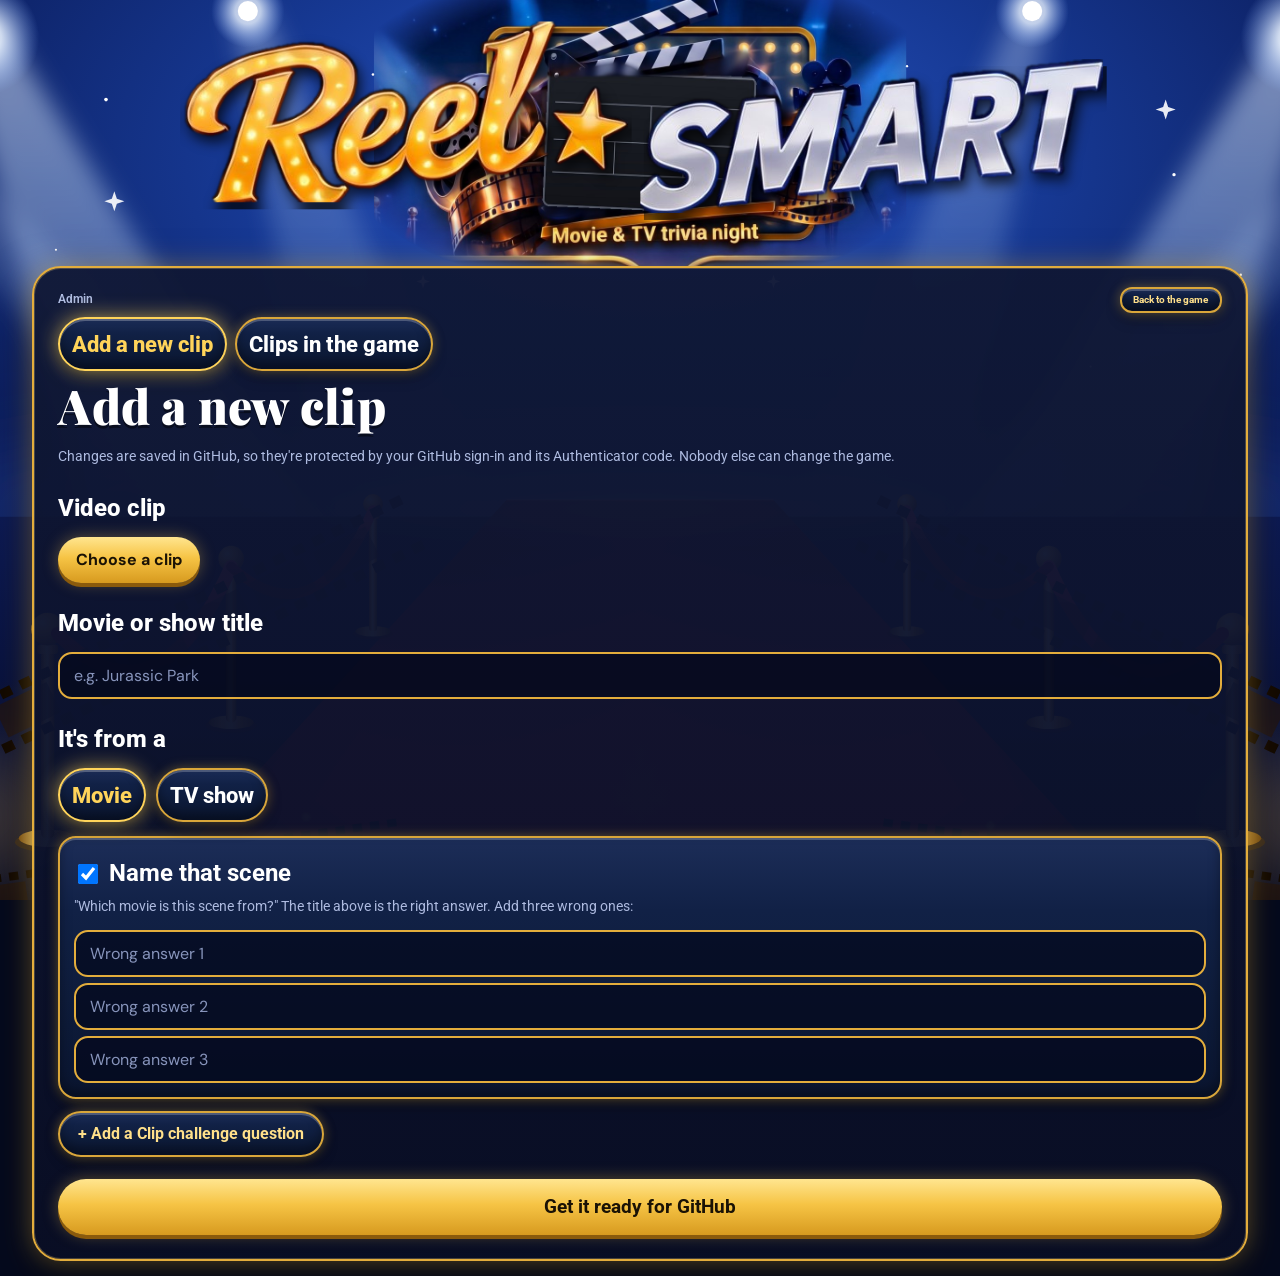
==== commit feefac56: "TV title: fill in the clapperboard behind Reel SMART Co-Authored-By: Claude Opus 5.5 <noreply@anthro" ====
--- a/admin.html
+++ b/admin.html
@@ -14,7 +14,7 @@
 <div class="bg photo" aria-hidden="true"><img class="bg-wide" src="img/background-wide.svg" alt=""><img class="bg-blur" src="img/background.jpg" alt=""><img class="bg-main" src="img/background.jpg" alt=""></div>
 <div class="wrap">
  <header class="marquee"><div class="bulbs" id="bulbs"></div>
-  <img class="lg-art" src="img/logo-tv.jpg?v=1795416919" alt="" aria-hidden="true"><img class="lg-words" src="img/logo-words.png?v=1795416919" alt="" aria-hidden="true">
+  <img class="lg-art" src="img/logo-tv.jpg?v=1795417294" alt="" aria-hidden="true"><img class="lg-words" src="img/logo-words.png?v=1795416919" alt="" aria-hidden="true">
   <h1 class="logo" aria-label="Reel Smart"><span class="lg-reel">Reel</span><span class="lg-star" aria-hidden="true">★</span><span class="lg-smart">SMART</span></h1>
   <p>Admin</p></header>
  <section class="stage">
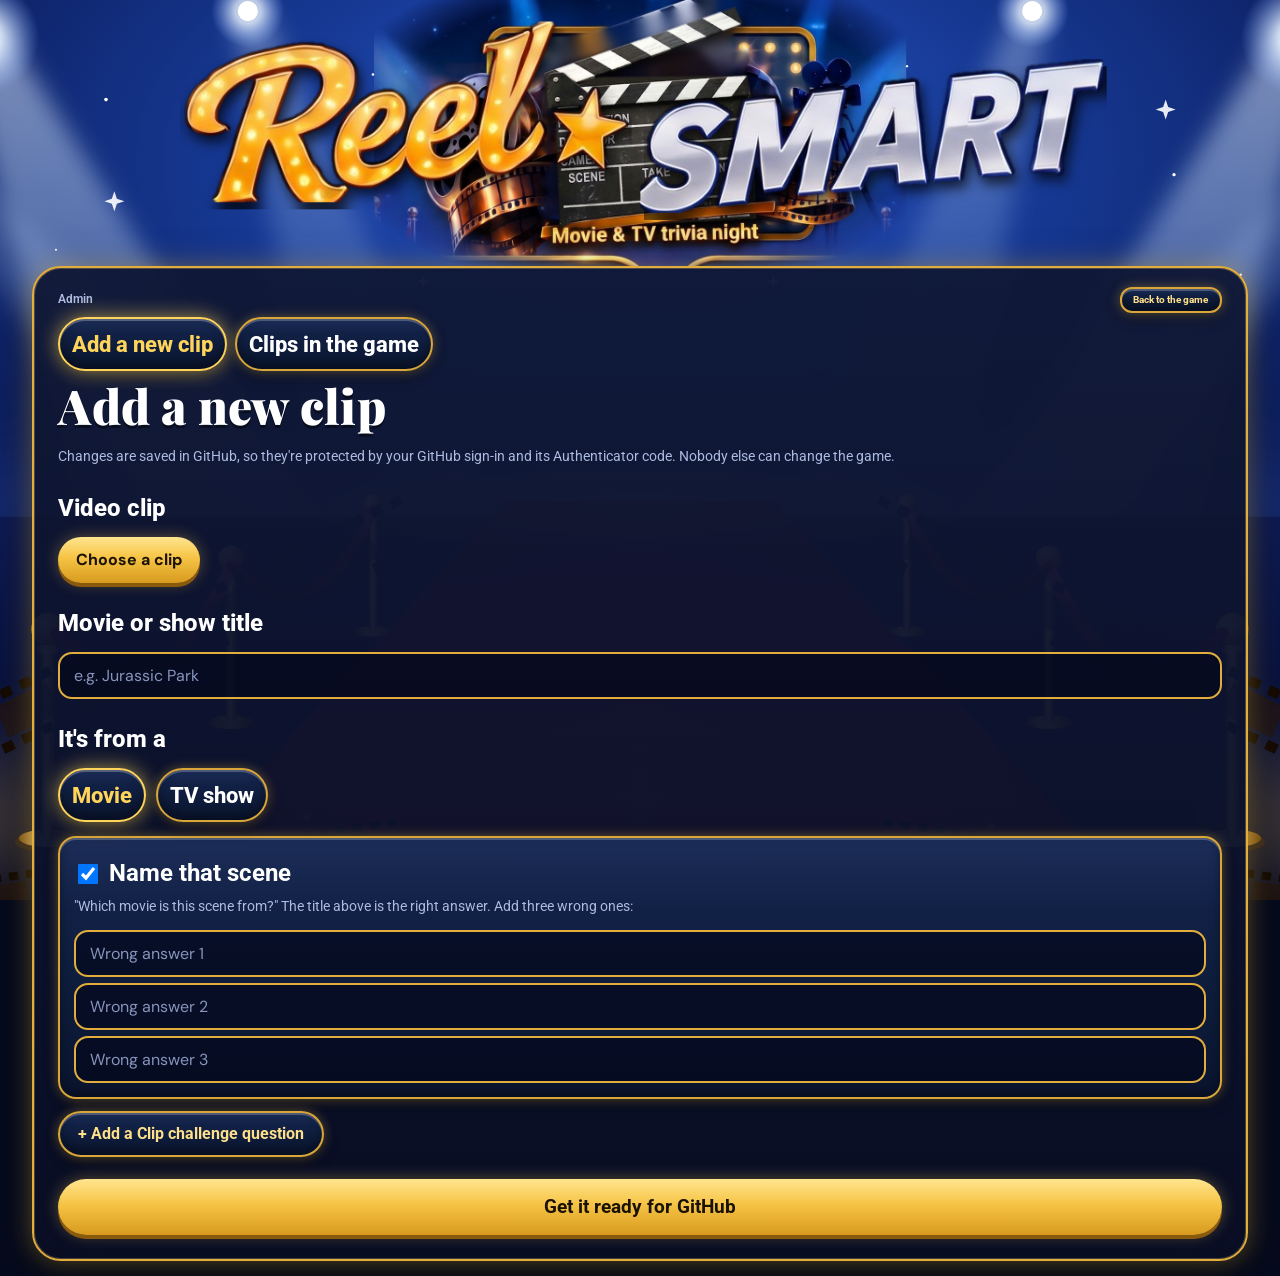
==== commit bac5e4fd: "TV title: use Al's clapperboard photo behind Reel SMART Co-Authored-By: Claude Opus 5.5 <noreply@ant" ====
--- a/admin.html
+++ b/admin.html
@@ -14,7 +14,7 @@
 <div class="bg photo" aria-hidden="true"><img class="bg-wide" src="img/background-wide.svg" alt=""><img class="bg-blur" src="img/background.jpg" alt=""><img class="bg-main" src="img/background.jpg" alt=""></div>
 <div class="wrap">
  <header class="marquee"><div class="bulbs" id="bulbs"></div>
-  <img class="lg-art" src="img/logo-tv.jpg?v=1795417294" alt="" aria-hidden="true"><img class="lg-words" src="img/logo-words.png?v=1795416919" alt="" aria-hidden="true">
+  <img class="lg-art" src="img/logo-tv.jpg?v=1795417602" alt="" aria-hidden="true"><img class="lg-words" src="img/logo-words.png?v=1795416919" alt="" aria-hidden="true">
   <h1 class="logo" aria-label="Reel Smart"><span class="lg-reel">Reel</span><span class="lg-star" aria-hidden="true">★</span><span class="lg-smart">SMART</span></h1>
   <p>Admin</p></header>
  <section class="stage">
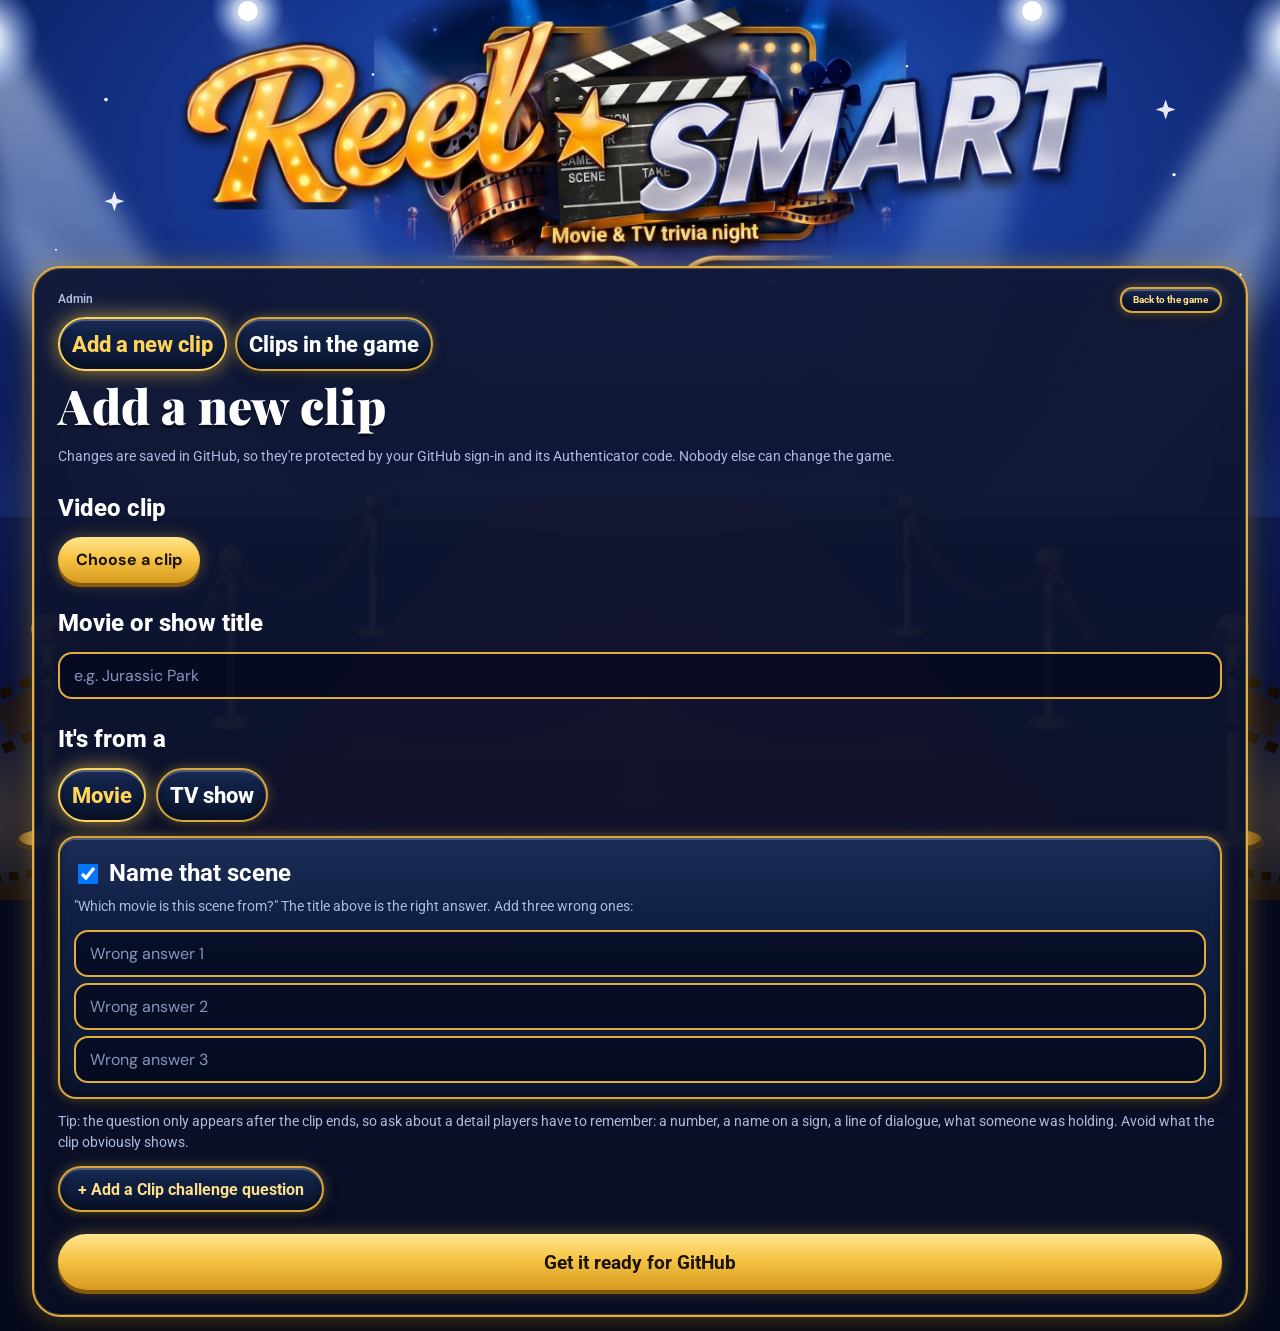
==== commit cec09a86: "Clip questions: hide until the clip ends; ask about details - The question and answers now appear on" ====
--- a/admin.html
+++ b/admin.html
@@ -8,7 +8,7 @@
 <link rel="preconnect" href="https://fonts.googleapis.com">
 <link href="https://fonts.googleapis.com/css2?family=Lobster&family=Russo+One&family=Playfair+Display:wght@800;900&family=DM+Sans:wght@400;600;800&family=Roboto:wght@400;500;700;900&display=swap" rel="stylesheet">
 <style>.lg-words,.lg-art,.bg-wide{display:none}</style>
-<link rel="stylesheet" href="css/style.css?v=1795416919">
+<link rel="stylesheet" href="css/style.css?v=1795417885">
 </head>
 <body>
 <div class="bg photo" aria-hidden="true"><img class="bg-wide" src="img/background-wide.svg" alt=""><img class="bg-blur" src="img/background.jpg" alt=""><img class="bg-main" src="img/background.jpg" alt=""></div>
@@ -38,6 +38,7 @@
     <div id="sceneFields"><div class="status" style="margin:0 0 6px">"Which movie is this scene from?" The title above is the right answer. Add three wrong ones:</div>
     <input type="text" id="dis0" maxlength="80" placeholder="Wrong answer 1"><input type="text" id="dis1" maxlength="80" placeholder="Wrong answer 2"><input type="text" id="dis2" maxlength="80" placeholder="Wrong answer 3"></div></div>
    <div id="hardCards"></div>
+   <p class="status" style="margin:12px 0 0">Tip: the question only appears after the clip ends, so ask about a detail players have to remember: a number, a name on a sign, a line of dialogue, what someone was holding. Avoid what the clip obviously shows.</p>
    <button class="ghost" id="addHard" style="margin-top:12px">+ Add a Clip challenge question</button>
    <button class="start" id="build">Get it ready for GitHub</button>
    <p class="status" id="aStatus" aria-live="polite"></p>
@@ -62,6 +63,6 @@
   </div>
  </section>
 </div>
-<script type="module" src="js/admin.js?v=1795416919"></script>
+<script type="module" src="js/admin.js?v=1795472675"></script>
 </body>
 </html>
--- a/css/style.css
+++ b/css/style.css
@@ -59,7 +59,7 @@
 .q{font-size:clamp(20px,3.4vw,26px);font-weight:800;line-height:1.3;margin:12px 0 6px;text-wrap:balance}
 .emoji{font-size:clamp(44px,10vw,72px);letter-spacing:.1em;text-align:center;margin:8px 0}
 .screen{margin:12px 0;background:#000;border-radius:12px;overflow:hidden;border:4px solid #111}
-.screen video{display:block;width:100%;max-height:60vh;background:#000}
+.screen video,.screen .ytwrap{display:block;width:100%;max-height:60vh;background:#000}
 .timer{height:10px;background:rgba(13,27,44,.2);border-radius:6px;overflow:hidden;margin:12px 0 16px}
 .timer div{height:100%;background:var(--gold);width:100%;transition:width .1s linear}
 .opts{display:grid;grid-template-columns:repeat(2,minmax(0,1fr));gap:10px}
@@ -144,7 +144,7 @@
  .opts{grid-template-columns:minmax(0,1fr)}
  .opt{font-size:clamp(18px,1.35vw,28px);min-height:clamp(58px,7vh,96px)}
  .opt b{width:clamp(28px,2.1vw,44px);height:clamp(28px,2.1vw,44px);font-size:clamp(14px,1vw,20px)}
- .screen{margin-top:0}.screen video{max-height:calc(100vh - 260px)}
+ .screen{margin-top:0}.screen video,.screen .ytwrap{max-height:calc(100vh - 260px)}
  .emoji{font-size:clamp(72px,8vw,150px)}
  .result{font-size:clamp(18px,1.3vw,28px)}
  .score{flex:none;font-size:clamp(16px,1.15vw,24px);padding:10px 14px}
@@ -266,7 +266,7 @@
 }
 @media (min-width:1200px) and (min-aspect-ratio:3/2){
  .wrap{grid-template-areas:"mq mq" "st bd";padding-top:0}
- .screen video{max-height:calc(69vh - 170px)}
+ .screen video,.screen .ytwrap{max-height:calc(69vh - 170px)}
  .opt{min-height:clamp(56px,6.4vh,92px)}
  .board{margin-top:0}
 }
@@ -274,7 +274,7 @@
  .bg-main{-webkit-mask-image:linear-gradient(90deg,transparent 0,#000 14%,#000 86%,transparent 100%);mask-image:linear-gradient(90deg,transparent 0,#000 14%,#000 86%,transparent 100%)}
  .bg-blur{filter:blur(34px) brightness(.5) saturate(1.15)}
 }
-@media (min-width:1200px) and (min-aspect-ratio:3/2){.screen video{max-height:calc(69vh - 200px)}}
+@media (min-width:1200px) and (min-aspect-ratio:3/2){.screen video,.screen .ytwrap{max-height:calc(69vh - 200px)}}
 @media (min-aspect-ratio:941/1672){
  .bg.photo .bg-main{left:50%;width:calc(100vh * 941 / 1672);transform:translateX(-50%);object-fit:cover;object-position:50% 0;
   -webkit-mask-image:linear-gradient(90deg,transparent 0,#000 18%,#000 82%,transparent 100%);mask-image:linear-gradient(90deg,transparent 0,#000 18%,#000 82%,transparent 100%)}
@@ -432,7 +432,7 @@
  .q{font-size:calc(var(--u)*4.2);margin:calc(var(--u)*1) 0}
  .emoji{font-size:calc(var(--u)*13)}
  .screen{margin:calc(var(--u)*.6) 0 0;border-radius:calc(var(--u)*1.8)}
- .screen video{max-height:calc(var(--u)*46)}
+ .screen video,.screen .ytwrap{max-height:calc(var(--u)*46)}
  .timer{height:calc(var(--u)*1.2);margin:0 0 calc(var(--u)*1.6)}
  .opts{gap:calc(var(--u)*1.3)}
  .opt{min-height:calc(var(--u)*7.6);font-size:calc(var(--u)*2.6);gap:calc(var(--u)*1.4);border-width:calc(var(--u)*.25)}
@@ -456,7 +456,7 @@
  .lg-art{display:block;position:absolute;left:50%;top:0;height:100%;width:auto;transform:translateX(-50%);
   -webkit-mask-image:radial-gradient(ellipse 50% 56% at 50% 46%,#000 70%,transparent 100%);mask-image:radial-gradient(ellipse 50% 56% at 50% 46%,#000 70%,transparent 100%)}
 }
-@media (min-aspect-ratio:4/3) and (min-width:900px){.screen video{max-height:calc(var(--u)*41)}}
+@media (min-aspect-ratio:4/3) and (min-width:900px){.screen video,.screen .ytwrap{max-height:calc(var(--u)*41)}}
 
 /* ===== Setup markup: phone keeps its single column (join card, heading, modes, …) ===== */
 #setup{display:flex;flex-direction:column}
@@ -616,3 +616,87 @@
 #setup .mode[aria-pressed=true],#setup .mode[aria-pressed=true] small{color:#ffd45a}
 #setup .mode[aria-pressed=true] small{color:#ffe08a}
 #setup h2{font-size:min(6vw,38px)}
+
+/* ===== TV lobby: bigger labels, Start button styled like Open the lobby ===== */
+@media (min-aspect-ratio:4/3) and (min-width:900px){
+ #lobby .meta{font-size:calc(var(--u)*2.6);color:#ffd45a;font-weight:800}
+ #lobby .meta>span{font:900 calc(var(--u)*3.2)/1 "Playfair Display",Georgia,serif;color:#ffd45a;text-shadow:0 0 calc(var(--u)*.8) rgba(255,190,60,.45)}
+ #lobby .exit,#play .exit{min-height:calc(var(--u)*5);font-size:calc(var(--u)*2.2);padding:0 calc(var(--u)*2.8);border-width:calc(var(--u)*.25)}
+ #lobby .codebox .note{font-size:calc(var(--u)*2.2);color:#e8eeff}
+ #lobby #lobbyNote{font-size:calc(var(--u)*2.6);color:#fff;font-weight:600;margin:calc(var(--u)*1.2) 0}
+ #lobby .start{display:block;width:calc(var(--u)*58);max-width:100%;margin:calc(var(--u)*1.8) auto 0;min-height:calc(var(--u)*8);font:700 calc(var(--u)*3.8)/1 Roboto,sans-serif;border-radius:calc(var(--u)*4);
+  background:linear-gradient(180deg,#fff0a8 0%,#ffd45a 30%,#f3b632 62%,#e9a628 100%);box-shadow:inset 0 2px 0 rgba(255,255,255,.7),0 calc(var(--u)*.5) 0 #a8700f,0 0 calc(var(--u)*2.6) rgba(255,200,70,.65)}
+ #lobby .start:disabled{opacity:.6;filter:saturate(.7)}
+}
+
+/* ===== Language picker ===== */
+.sr{position:absolute;width:1px;height:1px;overflow:hidden;clip:rect(0 0 0 0)}
+.langwrap{margin:0!important;display:inline-flex}
+#langPick{appearance:none;-webkit-appearance:none;font:700 15px Roboto,sans-serif;color:#ffe08a;min-height:40px;padding:0 34px 0 16px;border-radius:999px;cursor:pointer;
+ border:2.5px solid #d9a63a;background:url("data:image/svg+xml,%3Csvg xmlns='http://www.w3.org/2000/svg' width='12' height='8'%3E%3Cpath d='M1 1l5 5 5-5' stroke='%23ffd45a' stroke-width='2' fill='none'/%3E%3C/svg%3E") no-repeat right 13px center,var(--navy-gloss)}
+#langPick option{color:#111;background:#fff}
+#setup .pill{white-space:normal;line-height:1.1}
+@media (min-aspect-ratio:4/3) and (min-width:900px){
+ #setup .setfoot .row{gap:calc(var(--u)*1.4)}
+ #langPick{min-height:calc(var(--u)*5.6);font-size:calc(var(--u)*2.2);padding:0 calc(var(--u)*4.4) 0 calc(var(--u)*2.2);background-position:right calc(var(--u)*1.6) center,0 0}
+}
+@media (min-aspect-ratio:4/3) and (min-width:900px){#setup .mode{padding-right:calc(var(--u)*5.6)}}
+/* language button opposite Admin */
+.footrow{justify-content:space-between!important}
+@media (min-aspect-ratio:4/3) and (min-width:900px){
+ .setfoot{grid-template-columns:calc(var(--u)*24) minmax(0,1fr) calc(var(--u)*58) minmax(0,1fr) calc(var(--u)*20)}
+ .setfoot .footrow{display:contents}
+ .setfoot .langwrap{grid-column:1;grid-row:1;justify-self:start}
+ .setfoot .tvnote{grid-column:2;grid-row:1}
+ #setup .setfoot .start{grid-column:3}
+ #setup .setfoot #setupWarn{grid-column:3}
+ .setfoot .footrow>a{grid-column:5;grid-row:1;justify-self:end}
+}
+/* lobby: QR code + larger join address */
+.codebox{display:flex;align-items:center;justify-content:center;gap:clamp(16px,3vw,48px);flex-wrap:wrap}
+.codeinfo{flex:1 1 280px;min-width:0}
+.qrwrap{display:flex;flex-direction:column;align-items:center;gap:6px}
+.qr{width:clamp(150px,42vw,220px);aspect-ratio:1;background:#fff;border-radius:14px;padding:8px;box-shadow:0 0 0 3px #ffd45a,0 0 24px rgba(255,212,90,.35)}
+.qr svg{display:block;width:100%;height:100%}
+.qrcap{font-weight:800;color:#ffd45a;font-size:clamp(14px,1.3vw,20px)}
+.howto .joinurl{display:block;font-size:1.7em;line-height:1.15;color:#ffd45a;margin:.25em 0;word-break:break-all;letter-spacing:.01em}
+@media (min-aspect-ratio:4/3) and (min-width:900px){
+ .codebox{flex-wrap:nowrap;gap:calc(var(--u)*5)}
+ .qr{width:calc(var(--u)*30);border-radius:calc(var(--u)*1.6);padding:calc(var(--u)*1);box-shadow:0 0 0 calc(var(--u)*.35) #ffd45a,0 0 calc(var(--u)*3) rgba(255,212,90,.35)}
+ .qrcap{font-size:calc(var(--u)*2.4)}
+ .howto{font-size:calc(var(--u)*2.6)}
+ .howto .joinurl{font-size:calc(var(--u)*5);word-break:normal;overflow-wrap:anywhere}
+}
+.howto .howline{display:block}
+@media (min-aspect-ratio:4/3) and (min-width:900px){ .qr{width:calc(var(--u)*34)} }
+@media not all and (min-aspect-ratio:4/3) and (min-width:900px){ .howto .joinurl{font-size:clamp(18px,5.6vw,30px);word-break:normal;overflow-wrap:anywhere} }
+/* music on/off */
+.footR{display:flex;gap:10px;align-items:center}
+.mutebtn{display:inline-flex;align-items:center;justify-content:center;padding:0 12px;min-width:44px}
+.mutebtn .mi{display:inline-flex}
+.mutebtn[aria-pressed="true"]{opacity:.75}
+@media (min-aspect-ratio:4/3) and (min-width:900px){
+ .setfoot .footR{grid-column:5;grid-row:1;justify-self:end;gap:calc(var(--u)*1)}
+ .mutebtn{min-width:calc(var(--u)*5);padding:0 calc(var(--u)*1.2)}
+}
+/* YouTube clips: same frame as video files */
+.screen .ytwrap{width:100%;aspect-ratio:16/9;background:#000}
+.screen .ytwrap iframe,.screen .ytwrap>div{display:block;width:100%;height:100%;border:0}
+.screen .ytwrap.hide,.screen video.hide{display:none}
+/* Category: Movies | TV side by side, Everything full width below */
+#setup #catPick,#catPick{grid-template-columns:repeat(2,minmax(0,1fr))!important}
+#catPick .pill-wide{grid-column:1/-1}
+#setup #catPick .pill.pill-wide{font-size:clamp(20px,5.8vw,30px);min-height:clamp(62px,17vw,86px)}
+@media (min-width:900px){#setup #catPick .pill.pill-wide{font-size:24px;min-height:76px}}
+@media (min-aspect-ratio:4/3) and (min-width:900px){#setup #catPick .pill.pill-wide{font-size:calc(var(--u)*3.3);min-height:calc(var(--u)*9.5)}}
+
+/* ===== Difficulty picker (Easy / Medium / Hard / Mixed), under the categories ===== */
+#lvlPick{display:grid;grid-template-columns:repeat(4,minmax(0,1fr));gap:clamp(6px,2vw,14px)}
+#setup #lvlPick .pill{font-size:clamp(13px,3.7vw,22px);min-height:clamp(38px,10vw,60px);padding:2px 4px;white-space:nowrap;letter-spacing:-.01em}
+@media (min-width:900px){#setup #lvlPick .pill{font-size:19px;min-height:52px}}
+@media (min-aspect-ratio:4/3) and (min-width:900px){
+ #setup .setB label#lvlLabel{margin-top:calc(var(--u)*2)}
+ #setup #lvlPick{gap:calc(var(--u)*1.6)}
+ #setup #lvlPick .pill{min-height:calc(var(--u)*5.4);font-size:calc(var(--u)*2.4);border-radius:999px}
+ #setup #catPick .pill.pill-wide{min-height:calc(var(--u)*7);font-size:calc(var(--u)*3)}
+}
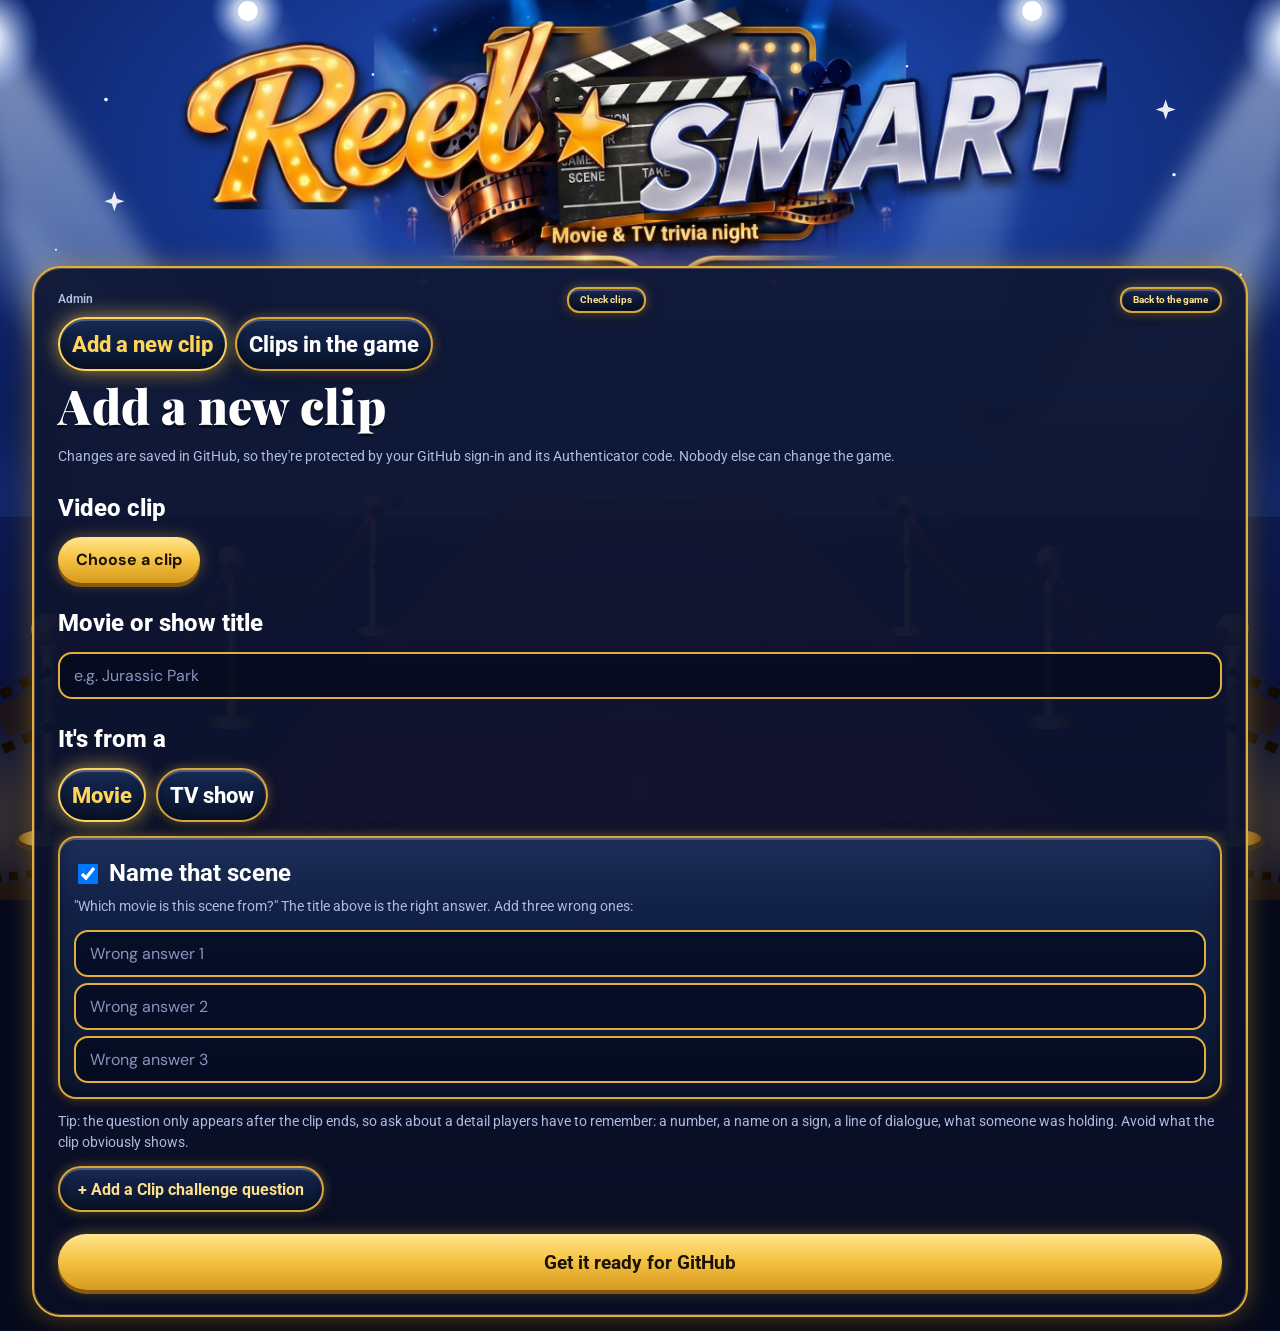
==== commit cbfd3340: "More clip questions, and a page to check which clips YouTube blocks - Clip questions now come up abo" ====
--- a/admin.html
+++ b/admin.html
@@ -18,7 +18,7 @@
   <h1 class="logo" aria-label="Reel Smart"><span class="lg-reel">Reel</span><span class="lg-star" aria-hidden="true">★</span><span class="lg-smart">SMART</span></h1>
   <p>Admin</p></header>
  <section class="stage">
-  <div class="meta"><span>Admin</span><a class="ghost exit btnlink" href="./">Back to the game</a></div>
+  <div class="meta"><span>Admin</span><a class="ghost exit btnlink" href="clipcheck.html">Check clips</a><a class="ghost exit btnlink" href="./">Back to the game</a></div>
   <div class="tabs" id="tabPick">
    <button type="button" class="pill" data-v="add" aria-pressed="true">Add a new clip</button>
    <button type="button" class="pill" data-v="have" aria-pressed="false">Clips in the game</button>
--- a/css/style.css
+++ b/css/style.css
@@ -700,3 +700,6 @@
  #setup #lvlPick .pill{min-height:calc(var(--u)*5.4);font-size:calc(var(--u)*2.4);border-radius:999px}
  #setup #catPick .pill.pill-wide{min-height:calc(var(--u)*7);font-size:calc(var(--u)*3)}
 }
+
+/* "That clip wouldn't play" note on the TV */
+#play .clipnote{margin:0 0 .6em;padding:.45em .9em;border-radius:12px;background:rgba(0,0,0,.35);color:#ffd77a;font-weight:600;text-align:center}
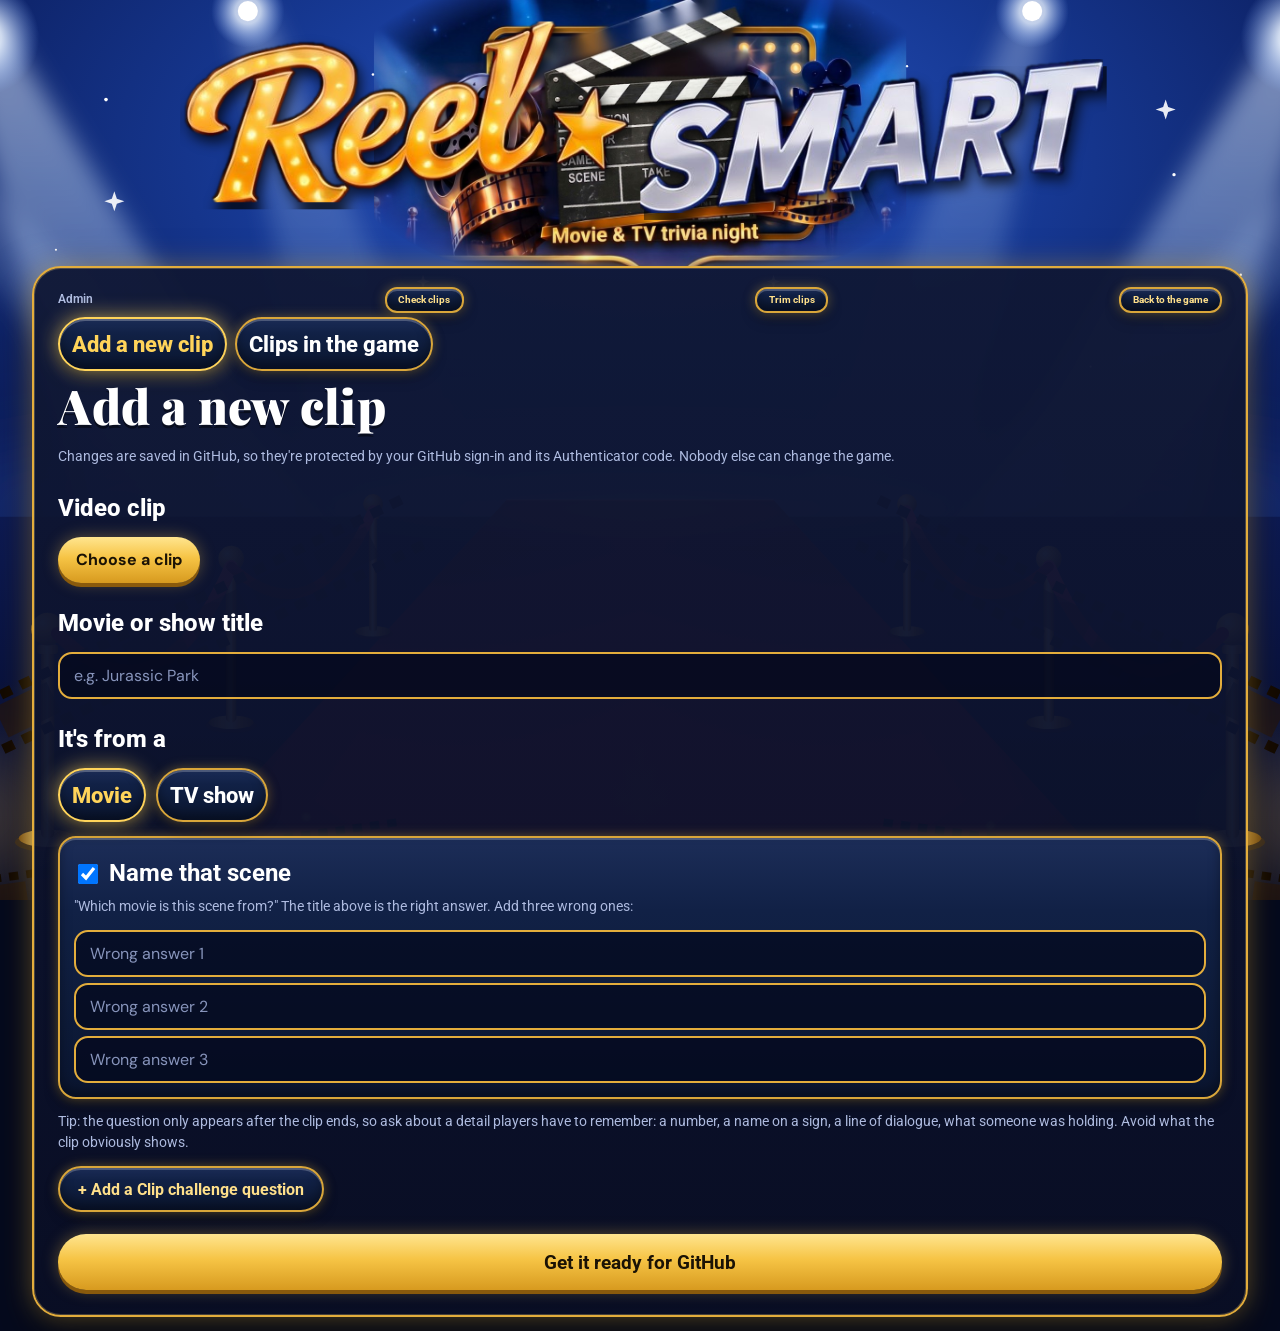
==== commit a168b9fe: "Clips play for at most 60 seconds; add Trim clips page - Every YouTube clip now stops after 60 s (or" ====
--- a/admin.html
+++ b/admin.html
@@ -18,7 +18,7 @@
   <h1 class="logo" aria-label="Reel Smart"><span class="lg-reel">Reel</span><span class="lg-star" aria-hidden="true">★</span><span class="lg-smart">SMART</span></h1>
   <p>Admin</p></header>
  <section class="stage">
-  <div class="meta"><span>Admin</span><a class="ghost exit btnlink" href="clipcheck.html">Check clips</a><a class="ghost exit btnlink" href="./">Back to the game</a></div>
+  <div class="meta"><span>Admin</span><a class="ghost exit btnlink" href="clipcheck.html">Check clips</a><a class="ghost exit btnlink" href="trim.html">Trim clips</a><a class="ghost exit btnlink" href="./">Back to the game</a></div>
   <div class="tabs" id="tabPick">
    <button type="button" class="pill" data-v="add" aria-pressed="true">Add a new clip</button>
    <button type="button" class="pill" data-v="have" aria-pressed="false">Clips in the game</button>
--- a/css/style.css
+++ b/css/style.css
@@ -703,3 +703,15 @@
 
 /* "That clip wouldn't play" note on the TV */
 #play .clipnote{margin:0 0 .6em;padding:.45em .9em;border-radius:12px;background:rgba(0,0,0,.35);color:#ffd77a;font-weight:600;text-align:center}
+
+
+/* Pop-up over the top of a clip that's waiting for a tap (usually an ad). It lets taps through to the video. */
+.ytwrap{position:relative}
+.cliphint{position:absolute;left:50%;top:6%;transform:translateX(-50%);z-index:5;pointer-events:none;width:max-content;max-width:88%;
+ display:flex;flex-direction:column;align-items:center;gap:.25em;text-align:center;padding:.6em 1.2em;border-radius:18px;
+ background:rgba(8,8,16,.85);border:3px solid #f5c04a;box-shadow:0 0 24px rgba(245,192,74,.55);color:#fff;animation:clipPulse 1.6s ease-in-out infinite}
+.cliphint b,.cliphint span{display:block}
+.cliphint b{font:800 clamp(18px,2.6vw,40px)/1.15 system-ui,sans-serif;color:#ffd77a}
+.cliphint span{font:600 clamp(13px,1.4vw,22px)/1.3 system-ui,sans-serif;opacity:.92}
+.cliphint.hide{display:none}
+@keyframes clipPulse{0%,100%{transform:translateX(-50%) scale(1)}50%{transform:translateX(-50%) scale(1.04)}}
